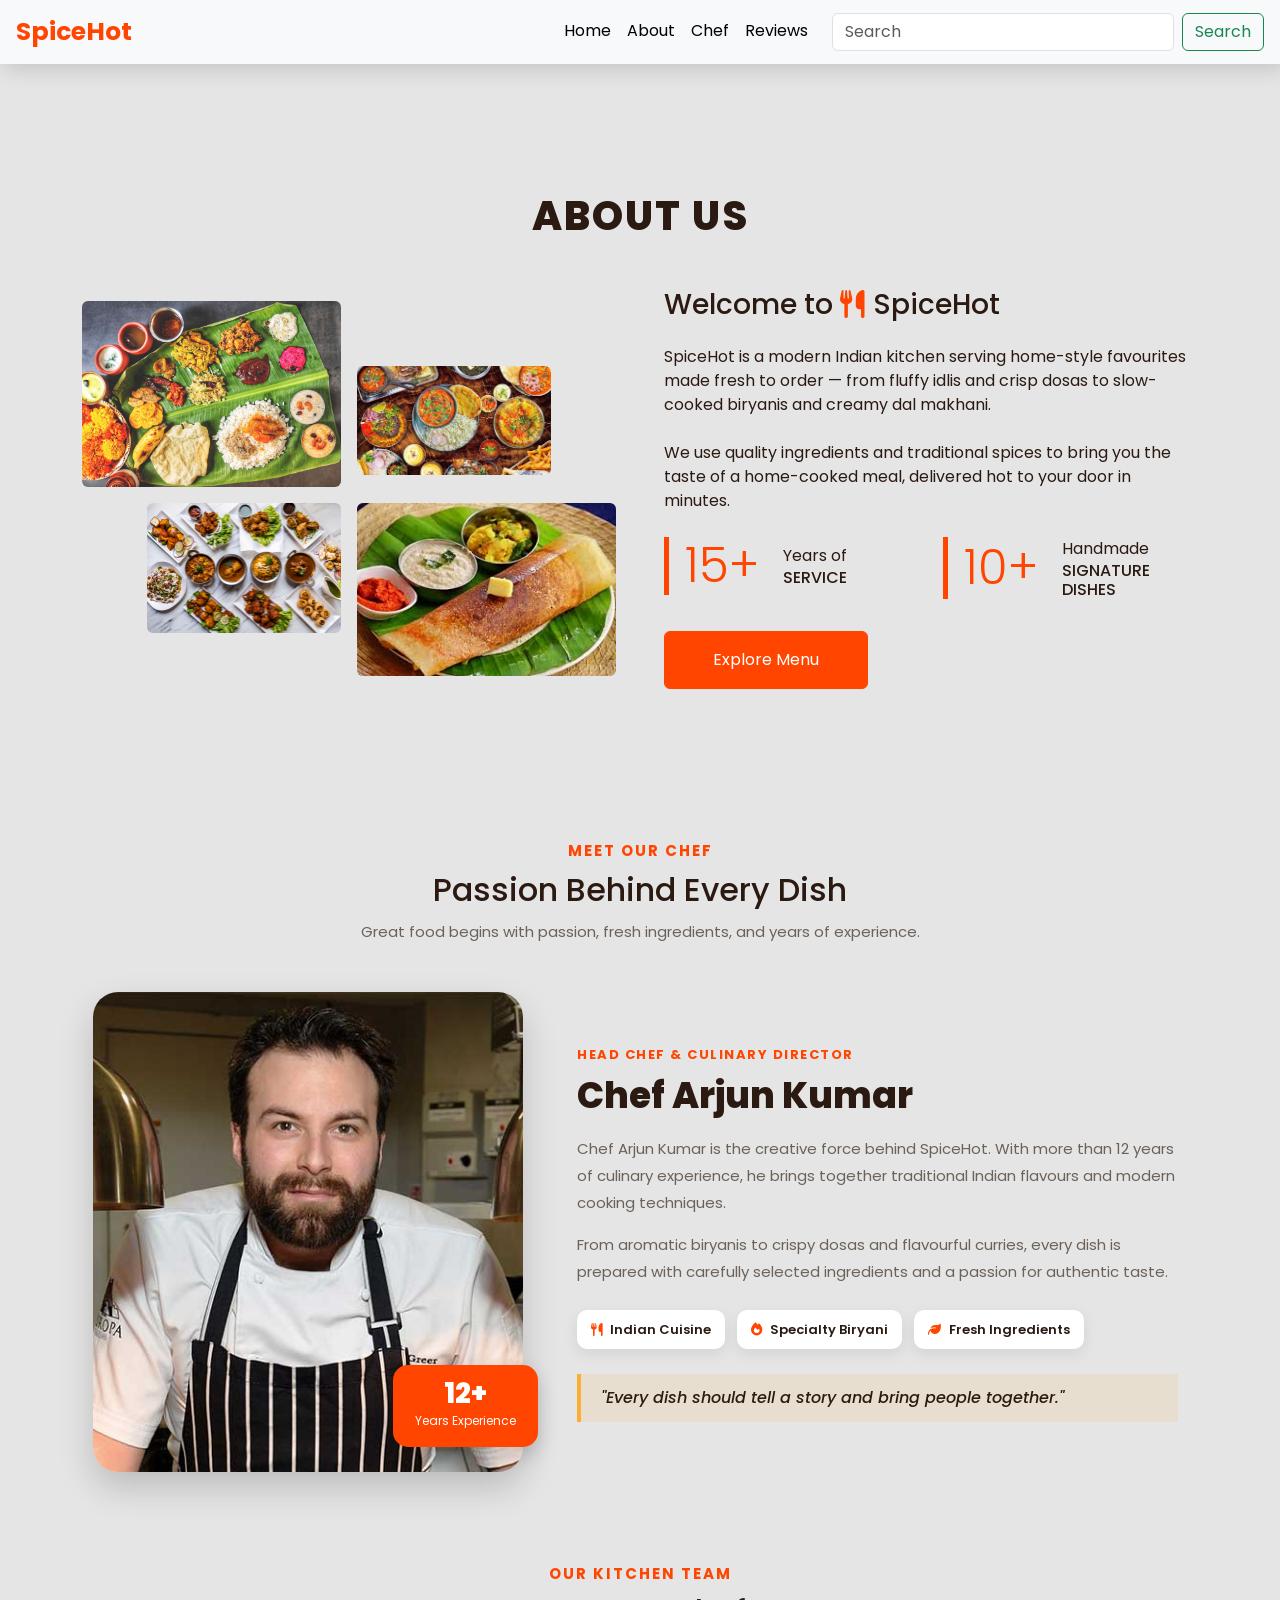
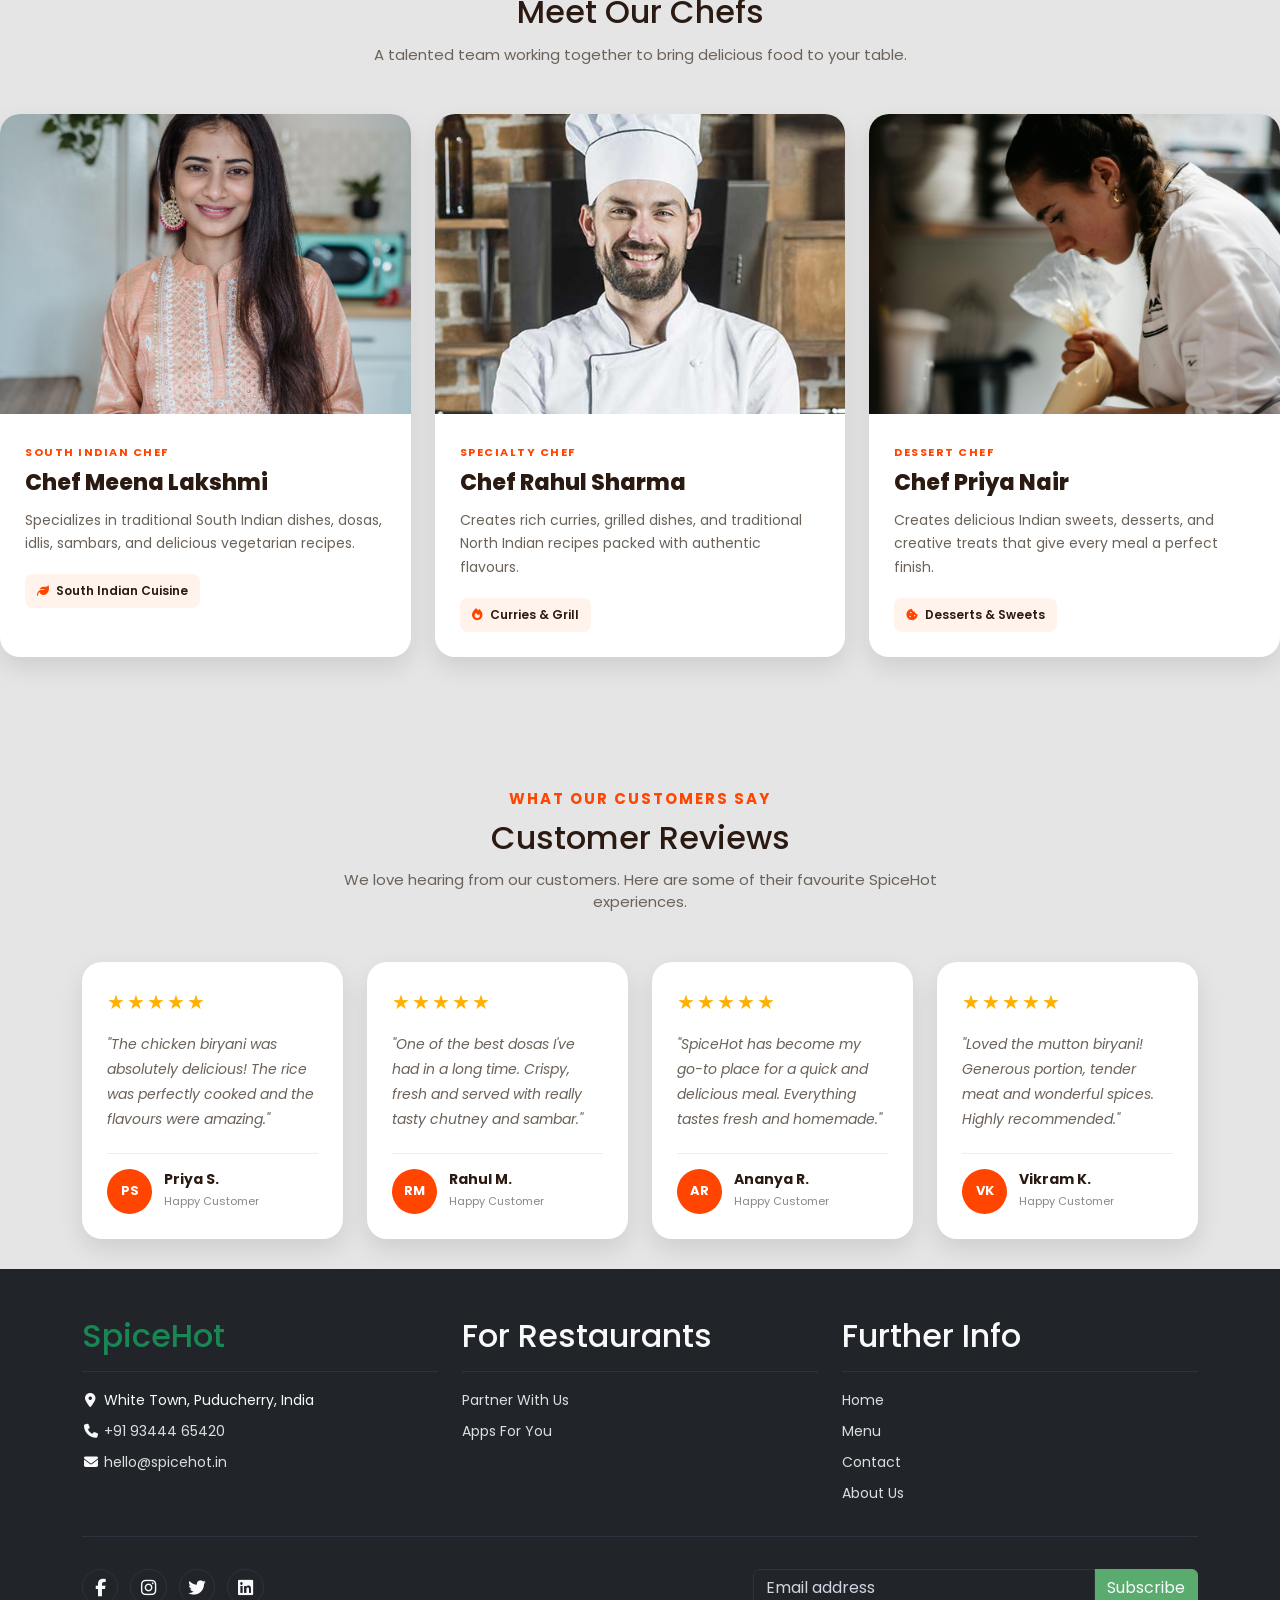
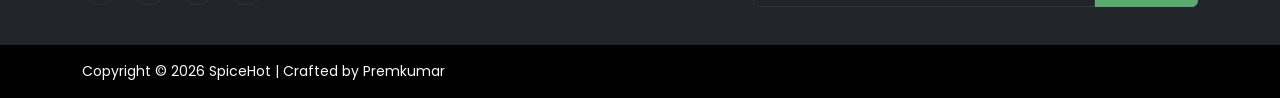
==== about.html @ 670a39aa "upgrade about" ====
<!DOCTYPE html>
<html lang="en">

<head>
    <meta charset="UTF-8">
    <meta name="viewport" content="width=device-width, initial-scale=1.0">
    <title>About - SpiceHot Authentic Indian Restaurant | Delicious Food Delivered Fast</title>
    <meta name="description"
        content="SpiceHot is a modern Indian restaurant serving freshly made biryanis, dosas, curries and more, delivered hot to your door in Puducherry.">
    <!-- Bootstrap & icon libraries load first so our own style.css can safely override them without !important -->
    <link href="https://cdn.jsdelivr.net/npm/bootstrap@5.3.8/dist/css/bootstrap.min.css" rel="stylesheet"
        integrity="sha384-sRIl4kxILFvY47J16cr9ZwB07vP4J8+LH7qKQnuqkuIAvNWLzeN8tE5YBujZqJLB" crossorigin="anonymous">
    <link rel="stylesheet" href="https://cdnjs.cloudflare.com/ajax/libs/font-awesome/6.5.2/css/all.min.css">
    <link rel="stylesheet" href="style.css">

</head>

<body>
    <!--navbar-->
    <nav class="navbar navbar-expand-lg bg-body-tertiary fixed-top px-3" id="navbar">
        <div class="container-fluid px-0 ">
            <a class="navbar-brand fw-bold" href="index.html">SpiceHot</a>

            <button class="navbar-toggler" type="button" data-bs-toggle="collapse"
                data-bs-target="#navbarSupportedContent" aria-expanded="false" aria-label="Toggle navigation">
                <span class="navbar-toggler-icon"></span>
            </button>

            <div class="collapse navbar-collapse " id="navbarSupportedContent">
                <ul class="navbar-nav ms-auto mb-2 mb-lg-0 ">
                    <li class="nav-item"><a class="nav-link" href="index.html">Home</a></li>
                    <li class="nav-item"><a class="nav-link" href="#about">About </a></li>
                    <li class="nav-item"><a class="nav-link" href="#Chef">Chef</a></li>
                    <li class="nav-item"><a class="nav-link" href="#Reviews">Reviews</a></li>
                </ul>
                <!-- Search -->
                <form class="d-flex flex-column flex-lg-row ms-lg-3 mt-3 mt-lg-0" id="menuSearchForm" role="search">
                    <input class="form-control mb-2 mb-lg-0 me-lg-2" type="search" id="menuSearch" placeholder="Search"
                        aria-label="Search menu">
                    <button class="btn btn-outline-success">Search</button>
                </form>
                <!-- Cart -->
                <!-- <button type="button" id="cartToggle" class="btn btn-outline-dark mt-3 mt-lg-0 ms-lg-3"
                    data-bs-toggle="offcanvas" data-bs-target="#cartOffcanvas" aria-controls="cartOffcanvas">
                    🛒 Cart (<span id="cart-count">0</span>)
                </button> -->
            </div>
        </div>
    </nav>
    <!--About Start-->
    <section id="about">
        <div class="container">
            <h2 class="text-center my-5">ABOUT US</h2>
            <div class="row g-5 align-items-center">
                <div class="col-lg-6">
                    <div class="row g-3">
                        <div class="col-6 text-start">
                            <img class="img-fluid rounded w-100 wow zoomIn" data-wow-delay="0.1s"
                                src="images/background/bg-SpicyHot-1.1.jpg" alt="Freshly cooked SpiceHot curry close-up"
                                loading="lazy">
                        </div>
                        <div class="col-6 text-start">
                            <img class="img-fluid rounded w-75 wow zoomIn" data-wow-delay="0.3s"
                                src="images/background/bg-Header-1.png" style="margin-top: 25%;"
                                alt="SpiceHot restaurant interior" loading="lazy">
                        </div>
                        <div class="col-6 text-end">
                            <img class="img-fluid rounded w-75 wow zoomIn" data-wow-delay="0.5s"
                                src="images/background/banner-SpicyHot-1.jpg" alt="SpiceHot signature biryani platter"
                                loading="lazy">
                        </div>
                        <div class="col-6 text-end">
                            <img class="img-fluid rounded w-100 wow zoomIn" data-wow-delay="0.7s"
                                src="images/menu/Masala Dosa.jpg"
                                alt="Crispy masala dosa served with chutney and sambar" loading="lazy">
                        </div>
                    </div>
                </div>
                <div class="col-lg-6">
                    <h3 class="mb-4">Welcome to <i class="fa fa-utensils text-primary me-2"></i>SpiceHot</h3>
                    <p class="mb-4">SpiceHot is a modern Indian kitchen serving home-style favourites made fresh to
                        order &mdash; from fluffy idlis and crisp dosas to slow-cooked biryanis and creamy dal makhani.
                    </p>
                    <p class="mb-4">We use quality ingredients and traditional spices to bring you the taste of a
                        home-cooked meal, delivered hot to your door in minutes.</p>
                    <div class="row g-4 mb-4">
                        <div class="col-sm-6">
                            <div class="d-flex align-items-center border-start border-5 border-primary px-3">
                                <span class="flex-shrink-0 display-5 text-primary mb-0"
                                    data-toggle="counter-up">15+</span>
                                <div class="ps-4">
                                    <p class="mb-0">Years of</p>
                                    <h6 class="text-uppercase mb-0">Service</h6>
                                </div>
                            </div>
                        </div>
                        <div class="col-sm-6">
                            <div class="d-flex align-items-center border-start border-5 border-primary px-3">
                                <span class="flex-shrink-0 display-5 text-primary mb-0"
                                    data-toggle="counter-up">10+</span>
                                <div class="ps-4">
                                    <p class="mb-0">Handmade</p>
                                    <h6 class="text-uppercase mb-0">Signature Dishes</h6>
                                </div>
                            </div>
                        </div>
                    </div>
                    <a class="btn btn-primary py-3 px-5 mt-2" href="#menu">Explore Menu</a>
                </div>
            </div>
        </div>
    </section>
    <!--About End -->
    <!-- Chef Details -->
    <div class="container chef-section" id="Chef">
        <div class="section-heading text-center">
            <span>Meet Our Chef</span>
            <h2>Passion Behind Every Dish</h2>
            <p>
                Great food begins with passion, fresh ingredients, and years of experience.
            </p>
        </div>

        <div class="row align-items-center mt-5">
            <div class="col-lg-5 mb-4 mb-lg-0">
                <div class="chef-image">
                    <!-- Replace this with your own chef image -->
                    <img src="images/chef-1.jpg" alt="Chef Arjun Kumar preparing food">
                    <div class="chef-badge">
                        <strong>12+</strong>
                        <span>Years Experience</span>
                    </div>
                </div>
            </div>

            <div class="col-lg-7">
                <div class="chef-content">
                    <span class="chef-role">HEAD CHEF & CULINARY DIRECTOR</span>
                    <h3>Chef Arjun Kumar</h3>

                    <p>
                        Chef Arjun Kumar is the creative force behind SpiceHot. With more
                        than 12 years of culinary experience, he brings together traditional
                        Indian flavours and modern cooking techniques.
                    </p>

                    <p>
                        From aromatic biryanis to crispy dosas and flavourful curries,
                        every dish is prepared with carefully selected ingredients and
                        a passion for authentic taste.
                    </p>

                    <div class="chef-specialities">
                        <div>
                            <i class="fas fa-utensils"></i>
                            <span>Indian Cuisine</span>
                        </div>

                        <div>
                            <i class="fas fa-fire"></i>
                            <span>Specialty Biryani</span>
                        </div>

                        <div>
                            <i class="fas fa-leaf"></i>
                            <span>Fresh Ingredients</span>
                        </div>
                    </div>

                    <blockquote>
                        "Every dish should tell a story and bring people together."
                    </blockquote>
                </div>
            </div>
        </div>
    </div>
    <!-- END HEAD CHEF SECTION -->

    <!-- OTHER CHEFS -->
    <div class="other-chefs">
        <div class="section-heading text-center"> <span>Our Kitchen Team</span>
            <h2>Meet Our Chefs</h2>
            <p> A talented team working together to bring delicious food to your table. </p>
        </div>
        <div class="row g-4 mt-4"> <!-- Chef 2 -->
            <div class="col-md-6 col-lg-4">
                <div class="team-chef-card">
                    <div class="team-chef-image"> <img src="images/Chef-2.jpg" alt="Chef Meena Lakshmi"> </div>
                    <div class="team-chef-content"> <span>SOUTH INDIAN CHEF</span>
                        <h3>Chef Meena Lakshmi</h3>
                        <p> Specializes in traditional South Indian dishes, dosas, idlis, sambars, and delicious
                            vegetarian recipes. </p>
                        <div class="team-chef-speciality"> <i class="fas fa-leaf"></i> South Indian Cuisine </div>
                    </div>
                </div>
            </div> <!-- Chef 3 -->
            <div class="col-md-6 col-lg-4">
                <div class="team-chef-card">
                    <div class="team-chef-image"> <img src="images/Chef-3.jpg" alt="Chef Rahul Sharma"> </div>
                    <div class="team-chef-content"> <span>SPECIALTY CHEF</span>
                        <h3>Chef Rahul Sharma</h3>
                        <p> Creates rich curries, grilled dishes, and traditional North Indian recipes packed with
                            authentic flavours. </p>
                        <div class="team-chef-speciality"> <i class="fas fa-fire"></i> Curries & Grill </div>
                    </div>
                </div>
            </div> <!-- Chef 4 -->
            <div class="col-md-6 col-lg-4">
                <div class="team-chef-card">
                    <div class="team-chef-image"> <img src="images/Chef-4.jpg" alt="Chef Priya Nair"> </div>
                    <div class="team-chef-content"> <span>DESSERT CHEF</span>
                        <h3>Chef Priya Nair</h3>
                        <p> Creates delicious Indian sweets, desserts, and creative treats that give every meal a
                            perfect finish. </p>
                        <div class="team-chef-speciality"> <i class="fas fa-cookie-bite"></i> Desserts & Sweets </div>
                    </div>
                </div>
            </div>
        </div>
    </div>
    </div> 
    
    <!-- END CHEF SECTION -->
    <!-- Customer Reviews -->
    <div class="container reviews-section" id="Reviews">
        <div class="section-heading text-center">
            <span>What Our Customers Say</span>
            <h2>Customer Reviews</h2>
            <p>
                We love hearing from our customers. Here are some of their favourite
                SpiceHot experiences.
            </p>
        </div>

        <div class="row g-4 mt-4">

            <!-- Review 1 -->
            <div class="col-md-6 col-lg-3">
                <div class="review-card">
                    <div class="review-stars">
                        ★★★★★
                    </div>

                    <p>
                        "The chicken biryani was absolutely delicious! The rice was
                        perfectly cooked and the flavours were amazing."
                    </p>

                    <div class="reviewer">
                        <div class="review-avatar">PS</div>
                        <div>
                            <h5>Priya S.</h5>
                            <small>Happy Customer</small>
                        </div>
                    </div>
                </div>
            </div>

            <!-- Review 2 -->
            <div class="col-md-6 col-lg-3">
                <div class="review-card">
                    <div class="review-stars">
                        ★★★★★
                    </div>

                    <p>
                        "One of the best dosas I've had in a long time. Crispy, fresh
                        and served with really tasty chutney and sambar."
                    </p>

                    <div class="reviewer">
                        <div class="review-avatar">RM</div>
                        <div>
                            <h5>Rahul M.</h5>
                            <small>Happy Customer</small>
                        </div>
                    </div>
                </div>
            </div>

            <!-- Review 3 -->
            <div class="col-md-6 col-lg-3">
                <div class="review-card">
                    <div class="review-stars">
                        ★★★★★
                    </div>

                    <p>
                        "SpiceHot has become my go-to place for a quick and delicious
                        meal. Everything tastes fresh and homemade."
                    </p>

                    <div class="reviewer">
                        <div class="review-avatar">AR</div>
                        <div>
                            <h5>Ananya R.</h5>
                            <small>Happy Customer</small>
                        </div>
                    </div>
                </div>
            </div>

            <!-- Review 4 -->
            <div class="col-md-6 col-lg-3">
                <div class="review-card">
                    <div class="review-stars">
                        ★★★★★
                    </div>

                    <p>
                        "Loved the mutton biryani! Generous portion, tender meat and
                        wonderful spices. Highly recommended."
                    </p>

                    <div class="reviewer">
                        <div class="review-avatar">VK</div>
                        <div>
                            <h5>Vikram K.</h5>
                            <small>Happy Customer</small>
                        </div>
                    </div>
                </div>
            </div>

        </div>
    </div>

    <!--Footer start -->
    <footer class="bg-dark" id="tempaltemo_footer">
        <div class="container">
            <div class="row m-l30">
                <div class="col-md-4 pt-5">
                    <h2 class="h2 text-success border-bottom pb-3 border-light logo">SpiceHot</h2>
                    <ul class="list-unstyled text-light footer-link-list">
                        <li><i class="fas fa-map-marker-alt fa-fw" aria-hidden="true"></i> White Town, Puducherry, India
                        </li>
                        <li><i class="fa fa-phone fa-fw" aria-hidden="true"></i> <a class="text-decoration-none"
                                href="tel:+919344465420">+91 93444 65420</a></li>
                        <li><i class="fa fa-envelope fa-fw" aria-hidden="true"></i> <a class="text-decoration-none"
                                href="mailto:hello@spicehot.in">hello@spicehot.in</a></li>
                    </ul>
                </div>
                <div class="col-md-4 pt-5">
                    <h2 class="h2 text-light border-bottom pb-3 border-light">For Restaurants</h2>
                    <ul class="list-unstyled text-light footer-link-list">
                        <li><a class="text-decoration-none" href="#">Partner With Us</a></li>
                        <li><a class="text-decoration-none" href="#">Apps For You</a></li>
                    </ul>
                </div>
                <div class="col-md-4 pt-5">
                    <h2 class="h2 text-light border-bottom pb-3 border-light">Further Info</h2>
                    <ul class="list-unstyled text-light footer-link-list">
                        <li><a class="text-decoration-none" href="#home">Home</a></li>
                        <li><a class="text-decoration-none" href="#menu">Menu</a></li>
                        <li><a class="text-decoration-none" href="#contact">Contact</a></li>
                        <li><a class="text-decoration-none" href="#about">About Us</a></li>
                    </ul>
                </div>
            </div>

            <div class="row text-light mb-4">
                <div class="col-12 mb-3">
                    <div class="w-100 my-3 border-top border-light"></div>
                </div>
                <div class="col-auto me-auto">
                    <ul class="list-inline text-left footer-icons">
                        <li class="list-inline-item border border-light rounded-circle text-center">
                            <a class="text-light text-decoration-none" target="_blank" href="http://facebook.com/"><i
                                    class="fab fa-facebook-f fa-lg fa-fw"></i></a>
                        </li>
                        <li class="list-inline-item border border-light rounded-circle text-center">
                            <a class="text-light text-decoration-none" target="_blank"
                                href="https://www.instagram.com/"><i class="fab fa-instagram fa-lg fa-fw"></i></a>
                        </li>
                        <li class="list-inline-item border border-light rounded-circle text-center">
                            <a class="text-light text-decoration-none" target="_blank" href="https://twitter.com/"><i
                                    class="fab fa-twitter fa-lg fa-fw"></i></a>
                        </li>
                        <li class="list-inline-item border border-light rounded-circle text-center">
                            <a class="text-light text-decoration-none" target="_blank"
                                href="https://www.linkedin.com/"><i class="fab fa-linkedin fa-lg fa-fw"></i></a>
                        </li>
                    </ul>
                </div>
                <div class="col-auto">
                    <label class="visually-hidden" for="subscribeEmail">Email address</label>
                    <div class="input-group mb-2">
                        <input type="email" class="form-control bg-dark border-light text-light" id="subscribeEmail"
                            placeholder="Email address">
                        <button class="input-group-text btn-success text-light" id="subscribeBtn">Subscribe</button>
                    </div>
                </div>
            </div>
        </div>

        <div class="w-100 bg-black py-3">
            <div class="container">
                <p class="text-left text-light mb-0">
                    Copyright &copy; 2026 SpiceHot | Crafted by Premkumar
                </p>
            </div>
        </div>
    </footer>

    <!-- End Footer -->
</body>

</html>
---- style.css ----
@import url("https://fonts.googleapis.com/css2?family=Poppins:wght@400;500;600;700;800&display=swap");
*{
    margin: 0;
    padding: 0;
    font-family: "Poppins", sans-serif;
    box-sizing: border-box;
}

:root {
    /* SpiceHot brand palette */
    --brand-primary: #ff4500;
    --brand-primary-dark: #d93c00;
    --brand-secondary: #2b1a12;
    --brand-surface: #ffffff;
    --brand-bg: #f6f1ec;
    --brand-text: #2b1a12;
    --brand-text-muted: #6b6259;
    --brand-accent: #fbaf32;

    /* Re-theme Bootstrap's primary to match the brand instead of default blue */
    --bs-primary: var(--brand-primary);
    --bs-primary-rgb: 255, 69, 0;
}

html {
    scroll-padding-top: 80px; /* keeps anchored sections clear of the fixed navbar */
}
body {
    overflow-x: hidden;
    color: var(--brand-text);
    background-color: #e5e5e5;
}

/* Skip link: hidden until focused, helps keyboard/screen-reader users bypass the nav */
.skip-link {
    position: absolute;
    top: -60px;
    left: 1rem;
    z-index: 2000;
    background: var(--brand-primary);
    color: #fff;
    padding: 0.6rem 1.2rem;
    border-radius: 0 0 6px 6px;
    text-decoration: none;
}
.skip-link:focus {
    top: 0;
}

/* Re-theme Bootstrap utility classes to the brand color so CTAs stay visually consistent */
.btn-primary {
    background-color: var(--brand-primary);
    border-color: var(--brand-primary);
}
.btn-primary:hover,
.btn-primary:focus {
    background-color: var(--brand-primary-dark);
    border-color: var(--brand-primary-dark);
}
.text-primary {
    color: var(--brand-primary) !important;
}
.border-primary {
    border-color: var(--brand-primary) !important;
}

@media (prefers-reduced-motion: reduce) {
    *,
    *::before,
    *::after {
        animation-duration: 0.001ms !important;
        animation-iteration-count: 1 !important;
        transition-duration: 0.001ms !important;
        scroll-behavior: auto !important;
    }
}
/* nav */

#navbar {
  position: sticky;
  top: 0;
  left: 0;
  z-index: 1030;
  padding: 0.5rem 1.5rem;
  box-shadow: 5px 5px 20px rgba(0, 0, 0, 0.15);
}
@media (min-width: 992px) {
  #navbar {
    padding: 0.5rem 5rem;
  }
}
.navbar .navbar-brand {
  font-size: 25px;
  font-weight: 800;
  color: orangered;
}
#navbarSupportedContent a {
  color: #000;
}
#navbarSupportedContent a:hover,
#navbarSupportedContent a.active {
  color: orangered;
}
#navbarSupportedContent ul li{
  position: relative;
}
#navbarSupportedContent ul li::after{
    content: '';
    width: 0%;
    height: 2px;
    background: orangered;
    display: block;
    margin: auto;
    transition: 0.3s;
}
#navbarSupportedContent ul li:hover::after,
#navbarSupportedContent ul li.active::after{
    width: 100%;
}
#searchbar {
  height: 2.3rem;
}
#cartToggle {
  white-space: nowrap;
}
/* ------Slider------ */
#home{
  padding-top: 0;
}
.carousel-item{
    height: 100vh;
    min-height: 320px;
    max-height: 720px;
    overflow: hidden;
    position: relative;
  }
  .carousel-item img{
    width: 100%;
    height: 100%;
    object-fit: cover;
}
.carousel-item::before{
    content: "";
    display: block;
    position: absolute;
    inset: 0;
    background: #000;
    opacity: 0.5;
}
.carousel-caption{
    bottom: 180px;
    padding-left: 150px;
    padding-right: 150px;
    top: 180px;
}
@media (max-width: 768px) {
  .carousel-caption {
    top: auto;
    bottom: 60px;
    padding-left: 20px;
    padding-right: 20px;
  }
  .carousel-caption h2 {
    font-size: 28px;
  }
  .carousel-item {
    max-height: 500px;
  }
}
.carousel-caption h2{
    font-size: 50px;
    font-weight: 700;
}
.carousel-caption p{
    font-size: 18px;
    max-width: 640px;
    margin-left: auto;
    margin-right: auto;
}
.carousel-caption a{
    margin-top: 30px;
}
.hero-btn{
    display: inline-block;
    text-decoration: none;
    color: #fff;
    border: 1px solid #fff;
    padding: 12px 34px;
    font-size: 15px;
    background: #ff4500;
    position: relative;
    cursor: pointer;
    bottom: 2rem;
}
.hero-btn:hover{
    border: 1px solid #fff;
    background:transparent;
    transition: 0.3s;
}
/* about*/

#about{
  background-color: #e5e5e5;
  padding:80px 0 ;
  scroll-margin-top: 80px;
}
/* Products */
#menu {
  background-color: #e5e5e5;
  padding:80px 0 ;
  scroll-margin-top: 80px;
  
}
#menu h2,
#about h2 {
  font-size: 40px;
  font-weight: 800;
  letter-spacing: 2px;
}
#menu img {
   width: 100%;
  height: 200px;
  object-fit: cover;
}

#menu p{
  font-size: 14px;
  font-weight:300;
  letter-spacing: 0.3px;
  color: var(--brand-text-muted);
  flex-grow: 1;
}
#menu .card-title {
  font-size: 1.15rem;
}
.card {
  border-radius: 20px !important;
  box-shadow:0 10px 25px rgba(0, 0, 0, 0.12);
  overflow: hidden;
  transition: transform 0.3s ease, box-shadow 0.3s ease;
}
.card:hover {
 transform: translateY(-6px);
  box-shadow: 0 18px 30px rgba(0, 0, 0, 0.2);
}
@media (prefers-reduced-motion: reduce) {
  .card:hover {
    transform: none;
  }
}
#noResults.show {
  display: block !important;
}
/* Cart offcanvas */
#cartItems li {
  display: flex;
  justify-content: space-between;
  align-items: center;
  gap: 0.5rem;
  padding: 0.6rem 0;
  border-bottom: 1px solid #eee;
}
#cartItems .cart-item-name {
  font-weight: 600;
  font-size: 14px;
}
#cartItems .cart-item-controls button {
  width: 26px;
  height: 26px;
  line-height: 1;
  padding: 0;
}
/*******************************/
/********* Contact CSS *********/
/*******************************/

#contact {
    position: relative;
    width: 100%;
    padding: 45px 0 15px 0;
    background: #e5e5e5;
}

#contact .contact-information {
    min-height: 150px;
    margin: 0 0 30px 0;
    padding: 30px 15px 0 15px;
    
}

#contact .contact-info {
    position: relative;
    display: flex;
    align-items: center;
    margin-bottom: 30px;
}

#contact .contact-icon {
    position: relative;
    width: 50px;
    height: 50px;
    display: flex;
    align-items: center;
    justify-content: center;
    background: #fbaf32;
    border-radius: 50px;
}

#contact .contact-icon i {
    font-size: 18px;
    color: #ffffff;
}

#contact .contact-text {
    position: relative;
    width: calc(100% - 50px);
    display: flex;
    flex-direction: column;
    padding-left: 15px;
}

#contact .contact-text h3 {
    font-size: 18px;
    font-weight: 700;
    color: orangered;
}

#contact .contact-text p {
    margin: 0;
    font-size: 16px;
    color: #454545;
}

#contact .contact-social a {
    margin-right: 10px;
    font-size: 18px;
    color: #fbaf32;
}

#contact .contact-social a:hover {
    color: black;
}

#contact .contact-form iframe {
    width: 100%;
    height: 380px;
    border-radius: 15px;
    margin-bottom: 25px;
}

#contact .contact-form input {
    padding: 15px;
    background: none;
    border-radius: 5px;
    border: 1px solid rgba(0, 0, 0, .1);
    background-color: whitesmoke;
}

#contact .contact-form textarea {
    height: 150px;
    padding: 8px 15px;
    background: none;
    border-radius: 5px;
    border: 1px solid rgba(0, 0, 0, .1);
    background-color: whitesmoke;
}

#contact .help-block ul {
    margin: 0;
    padding: 0;
    list-style-type: none;
}
/* Footer */
#tempaltemo_footer {
  font-size: 14px;
}
#tempaltemo_footer a {
  color: #dcdde1;
}
#tempaltemo_footer a:hover {
  color: #68bb7d;
}
#tempaltemo_footer ul.footer-link-list li {
  padding-top: 10px;
}
#tempaltemo_footer ul.footer-icons li {
  width: 2.6em;
  height: 2.6em;
  line-height: 2.6em;
}
#tempaltemo_footer ul.footer-icons li:hover {
  background-color: #cfd6e1;
  transition: 0.5s;
}
#tempaltemo_footer ul.footer-icons li:hover i {
  color: #212934;
  transition: 0.5s;
}
#tempaltemo_footer .border-light {
  border-color: #2d343f !important;
}
.bg-success,
.btn-success {
  background-color: #59ab6e !important;
}
.btn-success {
  border-color: #56ae6c !important;
}
#subscribeEmail {
  color: white;
}
#subscribeEmail::placeholder {
  color: #cfd6e1;
}

/* =========================================
   CHEF SECTION
========================================= */

.chef-section {
    padding-top: 70px;
}

.section-heading span {
    display: inline-block;
    color: var(--brand-primary);
    font-size: 15px;
    font-weight: 700;
    text-transform: uppercase;
    letter-spacing: 2px;
    margin-bottom: 8px;
}

.section-heading h2 {
    color: var(--brand-secondary);
    margin-bottom: 12px;
}

.section-heading p {
    max-width: 650px;
    margin: 0 auto;
    color: var(--brand-text-muted);
    font-size: 15px;
}


/* Chef Image */

.chef-image {
    position: relative;
    max-width: 430px;
    margin: auto;
}

.chef-image img {
    width: 100%;
    height: 480px;
    object-fit: cover;
    border-radius: 25px;
    display: block;
    box-shadow: 0 15px 35px rgba(0, 0, 0, 0.18);
}

.chef-badge {
    position: absolute;
    bottom: 25px;
    right: -15px;
    background: var(--brand-primary);
    color: #fff;
    padding: 15px 22px;
    border-radius: 15px;
    text-align: center;
    box-shadow: 0 8px 20px rgba(0, 0, 0, 0.2);
}

.chef-badge strong {
    display: block;
    font-size: 28px;
    font-weight: 800;
    line-height: 1;
}

.chef-badge span {
    font-size: 12px;
}


/* Chef Content */

.chef-content {
    padding: 20px;
}

.chef-role {
    color: var(--brand-primary);
    font-size: 13px;
    font-weight: 700;
    letter-spacing: 1.5px;
}

.chef-content h3 {
    font-size: 36px;
    font-weight: 800;
    color: var(--brand-secondary);
    margin: 8px 0 18px;
}

.chef-content p {
    color: var(--brand-text-muted);
    font-size: 15px;
    line-height: 1.8;
    margin-bottom: 15px;
}

/* Chef Specialities */

.chef-specialities {
    display: flex;
    flex-wrap: wrap;
    gap: 12px;
    margin: 25px 0;
}

.chef-specialities div {
    display: flex;
    align-items: center;
    gap: 8px;
    background: #fff;
    padding: 10px 14px;
    border-radius: 10px;
    box-shadow: 0 5px 15px rgba(0, 0, 0, 0.08);
    font-size: 13px;
    font-weight: 600;
}

.chef-specialities i {
    color: var(--brand-primary);
}

.chef-content blockquote {
    border-left: 4px solid var(--brand-accent);
    padding: 12px 20px;
    margin: 20px 0 0;
    background: rgba(251, 175, 50, 0.12);
    color: var(--brand-secondary);
    font-style: italic;
    font-weight: 500;
}

/* =========================================
   OTHER CHEFS
========================================= */

.other-chefs {
    padding-top: 90px;
    padding-bottom: 40px;
}

.team-chef-card {
    height: 100%;
    background: #ffffff;
    border-radius: 20px;
    overflow: hidden;
    box-shadow: 0 10px 25px rgba(0, 0, 0, 0.10);
    transition: 0.3s ease;
}

.team-chef-card:hover {
    transform: translateY(-8px);
    box-shadow: 0 18px 35px rgba(0, 0, 0, 0.18);
}

.team-chef-image {
    width: 100%;
    overflow: hidden;
}

.team-chef-image img {
    width: 100%;
    height: 300px;
    object-fit: cover;
    display: block;
    transition: transform 0.4s ease;
}

.team-chef-card:hover .team-chef-image img {
    transform: scale(1.05);
}

.team-chef-content {
    padding: 25px;
}

.team-chef-content > span {
    color: var(--brand-primary);
    font-size: 11px;
    font-weight: 700;
    letter-spacing: 1.5px;
}

.team-chef-content h3 {
    color: var(--brand-secondary);
    font-size: 22px;
    font-weight: 800;
    margin: 7px 0 12px;
}

.team-chef-content p {
    color: var(--brand-text-muted);
    font-size: 14px;
    line-height: 1.7;
    margin-bottom: 18px;
}

.team-chef-speciality {
    display: inline-flex;
    align-items: center;
    gap: 7px;
    background: #fff3ec;
    color: var(--brand-secondary);
    padding: 8px 12px;
    border-radius: 8px;
    font-size: 12px;
    font-weight: 600;
}

.team-chef-speciality i {
    color: var(--brand-primary);
}


/* Mobile */

@media (max-width: 768px) {

    .other-chefs {
        padding-top: 60px;
    }

    .team-chef-image img {
        height: 350px;
    }

    .team-chef-content {
        padding: 20px;
    }
}

/* =========================================
   CUSTOMER REVIEWS
========================================= */

.reviews-section {
    padding-top: 90px;
    padding-bottom: 30px;
}

.review-card {
    height: 100%;
    background: #fff;
    border-radius: 20px;
    padding: 25px;
    box-shadow: 0 10px 25px rgba(0, 0, 0, 0.10);
    transition: transform 0.3s ease, box-shadow 0.3s ease;
    display: flex;
    flex-direction: column;
}

.review-card:hover {
    transform: translateY(-8px);
    box-shadow: 0 18px 35px rgba(0, 0, 0, 0.16);
}

.review-stars {
    color: #ffb000;
    font-size: 20px;
    letter-spacing: 2px;
    margin-bottom: 15px;
}

.review-card p {
    color: var(--brand-text-muted);
    font-size: 14px;
    line-height: 1.8;
    font-style: italic;
    flex-grow: 1;
    margin-bottom: 20px;
}

.reviewer {
    display: flex;
    align-items: center;
    gap: 12px;
    border-top: 1px solid #eee;
    padding-top: 15px;
}

.review-avatar {
    width: 45px;
    height: 45px;
    background: var(--brand-primary);
    color: #fff;
    border-radius: 50%;
    display: flex;
    align-items: center;
    justify-content: center;
    font-size: 13px;
    font-weight: 700;
}

.reviewer h5 {
    margin: 0;
    font-size: 14px;
    font-weight: 700;
    color: var(--brand-secondary);
}

.reviewer small {
    color: #888;
    font-size: 11px;
}


/* =========================================
   MOBILE RESPONSIVE
========================================= */

@media (max-width: 768px) {

    .chef-section {
        padding-top: 50px;
    }

    .chef-image img {
        height: 380px;
    }

    .chef-badge {
        right: 10px;
        bottom: 15px;
    }

    .chef-content {
        padding: 25px 5px 0;
    }

    .chef-content h3 {
        font-size: 28px;
    }

    .chef-specialities {
        flex-direction: column;
    }

    .chef-specialities div {
        width: 100%;
    }

    .reviews-section {
        padding-top: 60px;
    }

    .section-heading h2 {
        font-size: 30px !important;
    }
}
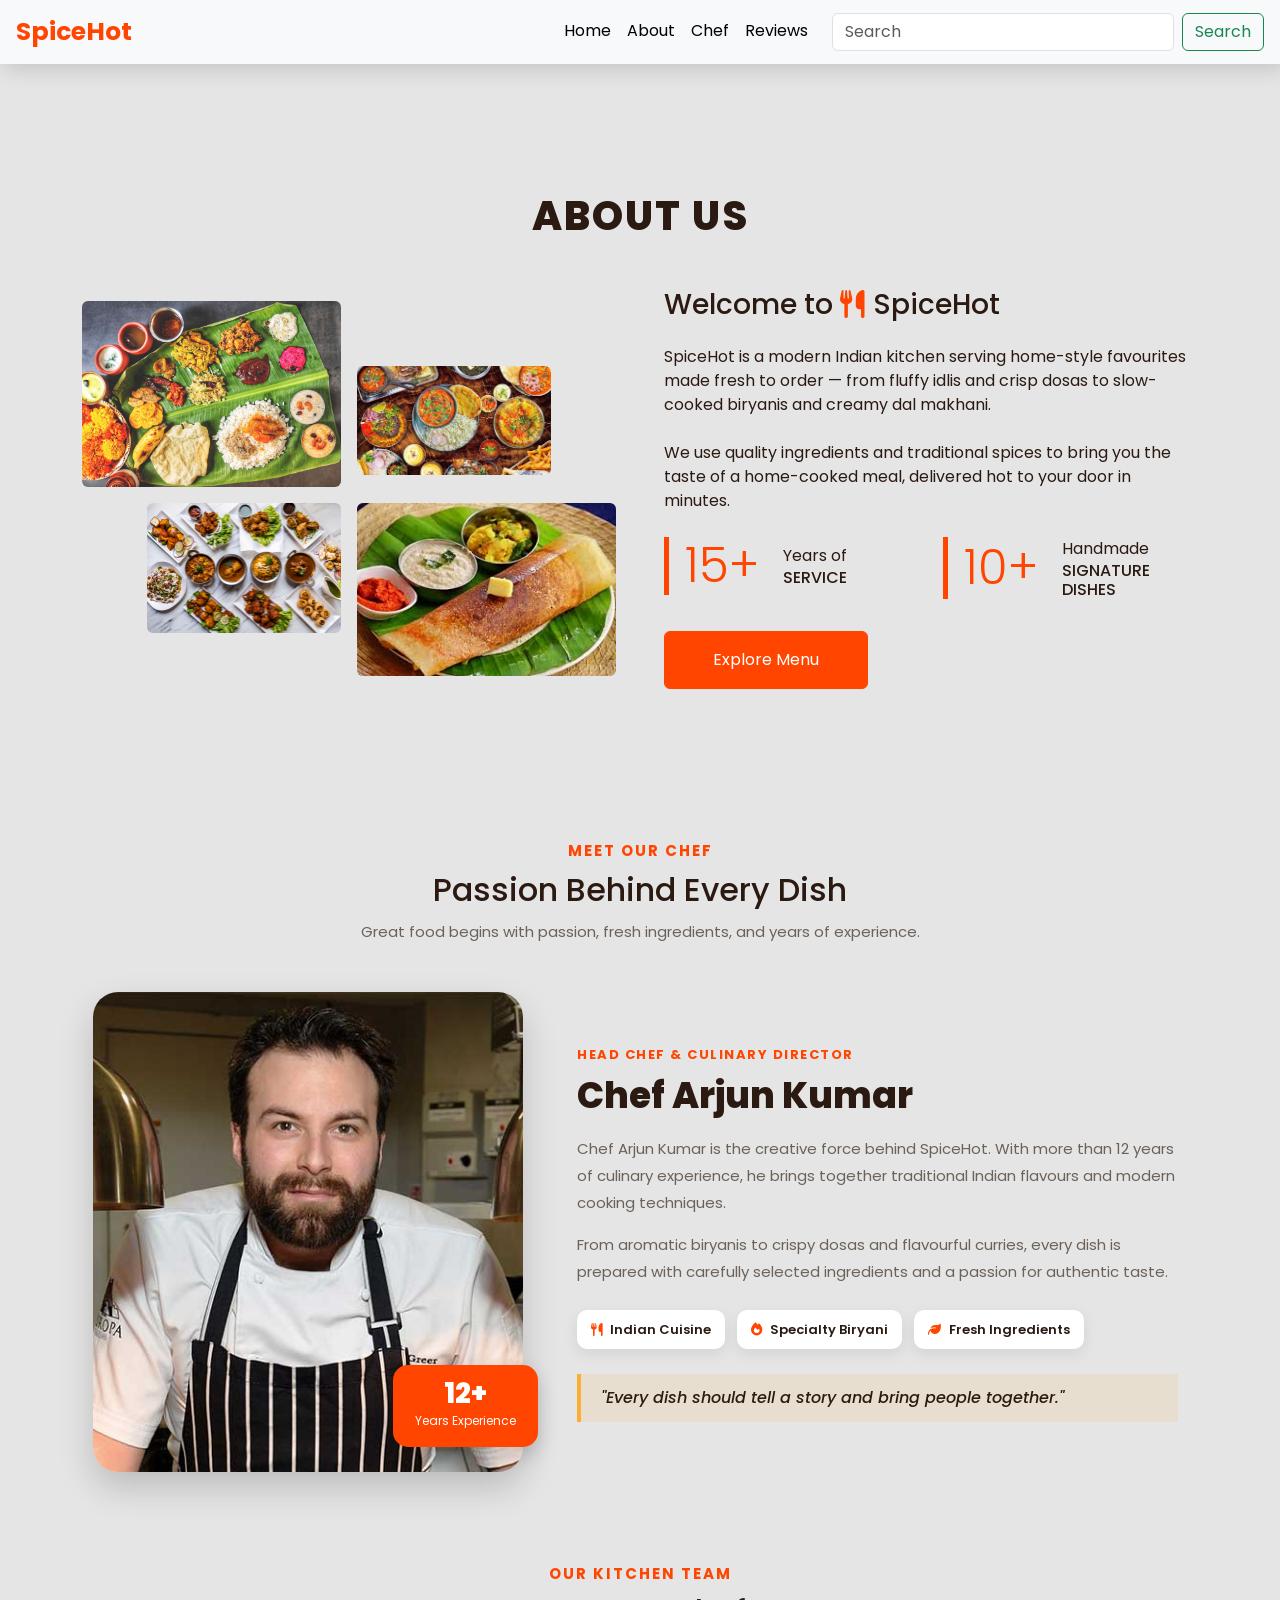
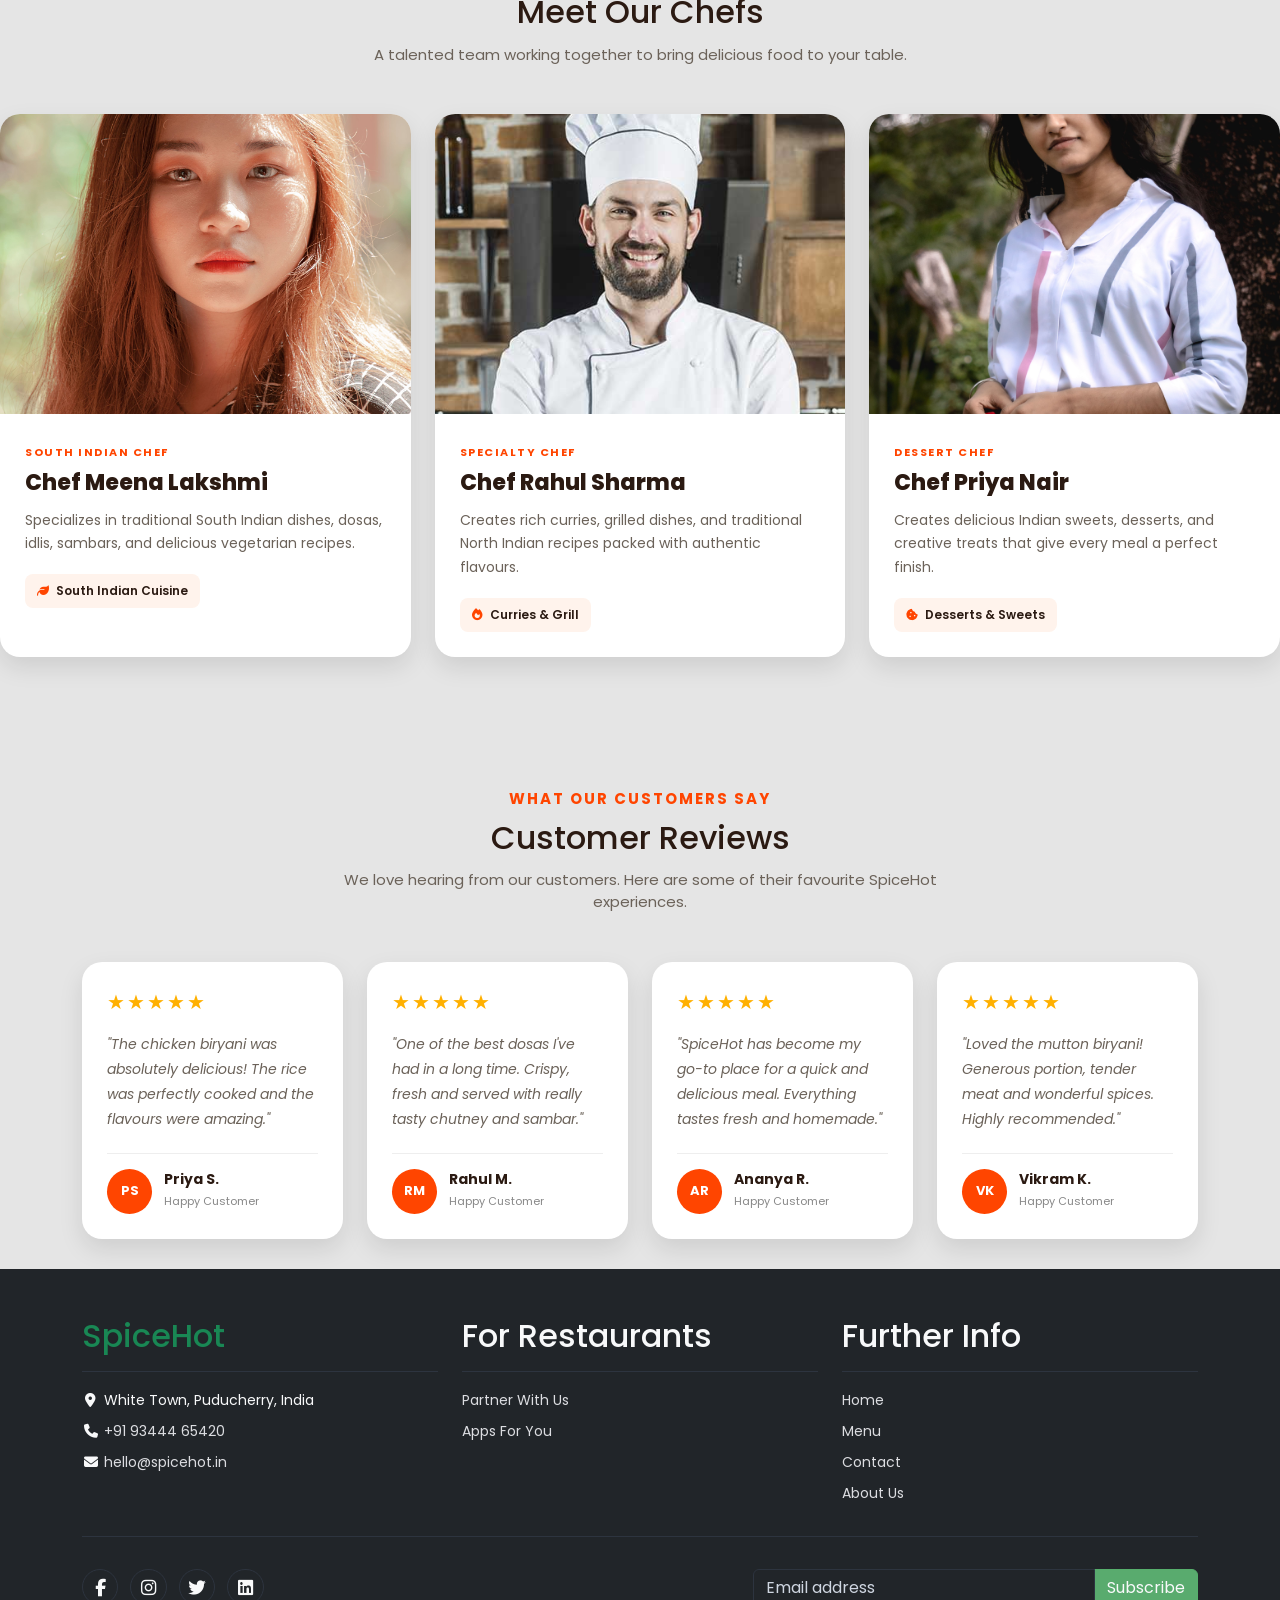
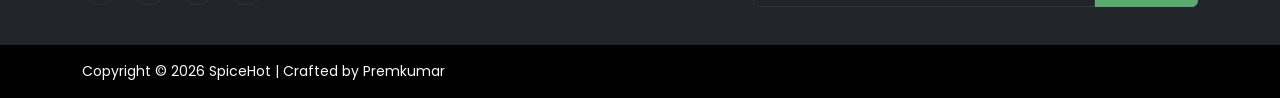
==== commit fe5a18c5: "cheff image change" ====
--- a/about.html
+++ b/about.html
@@ -185,7 +185,7 @@
         <div class="row g-4 mt-4"> <!-- Chef 2 -->
             <div class="col-md-6 col-lg-4">
                 <div class="team-chef-card">
-                    <div class="team-chef-image"> <img src="images/Chef-2.jpg" alt="Chef Meena Lakshmi"> </div>
+                    <div class="team-chef-image"> <img src="images/Chef-7.jpg" alt="Chef Meena Lakshmi"> </div>
                     <div class="team-chef-content"> <span>SOUTH INDIAN CHEF</span>
                         <h3>Chef Meena Lakshmi</h3>
                         <p> Specializes in traditional South Indian dishes, dosas, idlis, sambars, and delicious
@@ -207,7 +207,7 @@
             </div> <!-- Chef 4 -->
             <div class="col-md-6 col-lg-4">
                 <div class="team-chef-card">
-                    <div class="team-chef-image"> <img src="images/Chef-4.jpg" alt="Chef Priya Nair"> </div>
+                    <div class="team-chef-image"> <img src="images/Chef-8.jpg" alt="Chef Priya Nair"> </div>
                     <div class="team-chef-content"> <span>DESSERT CHEF</span>
                         <h3>Chef Priya Nair</h3>
                         <p> Creates delicious Indian sweets, desserts, and creative treats that give every meal a
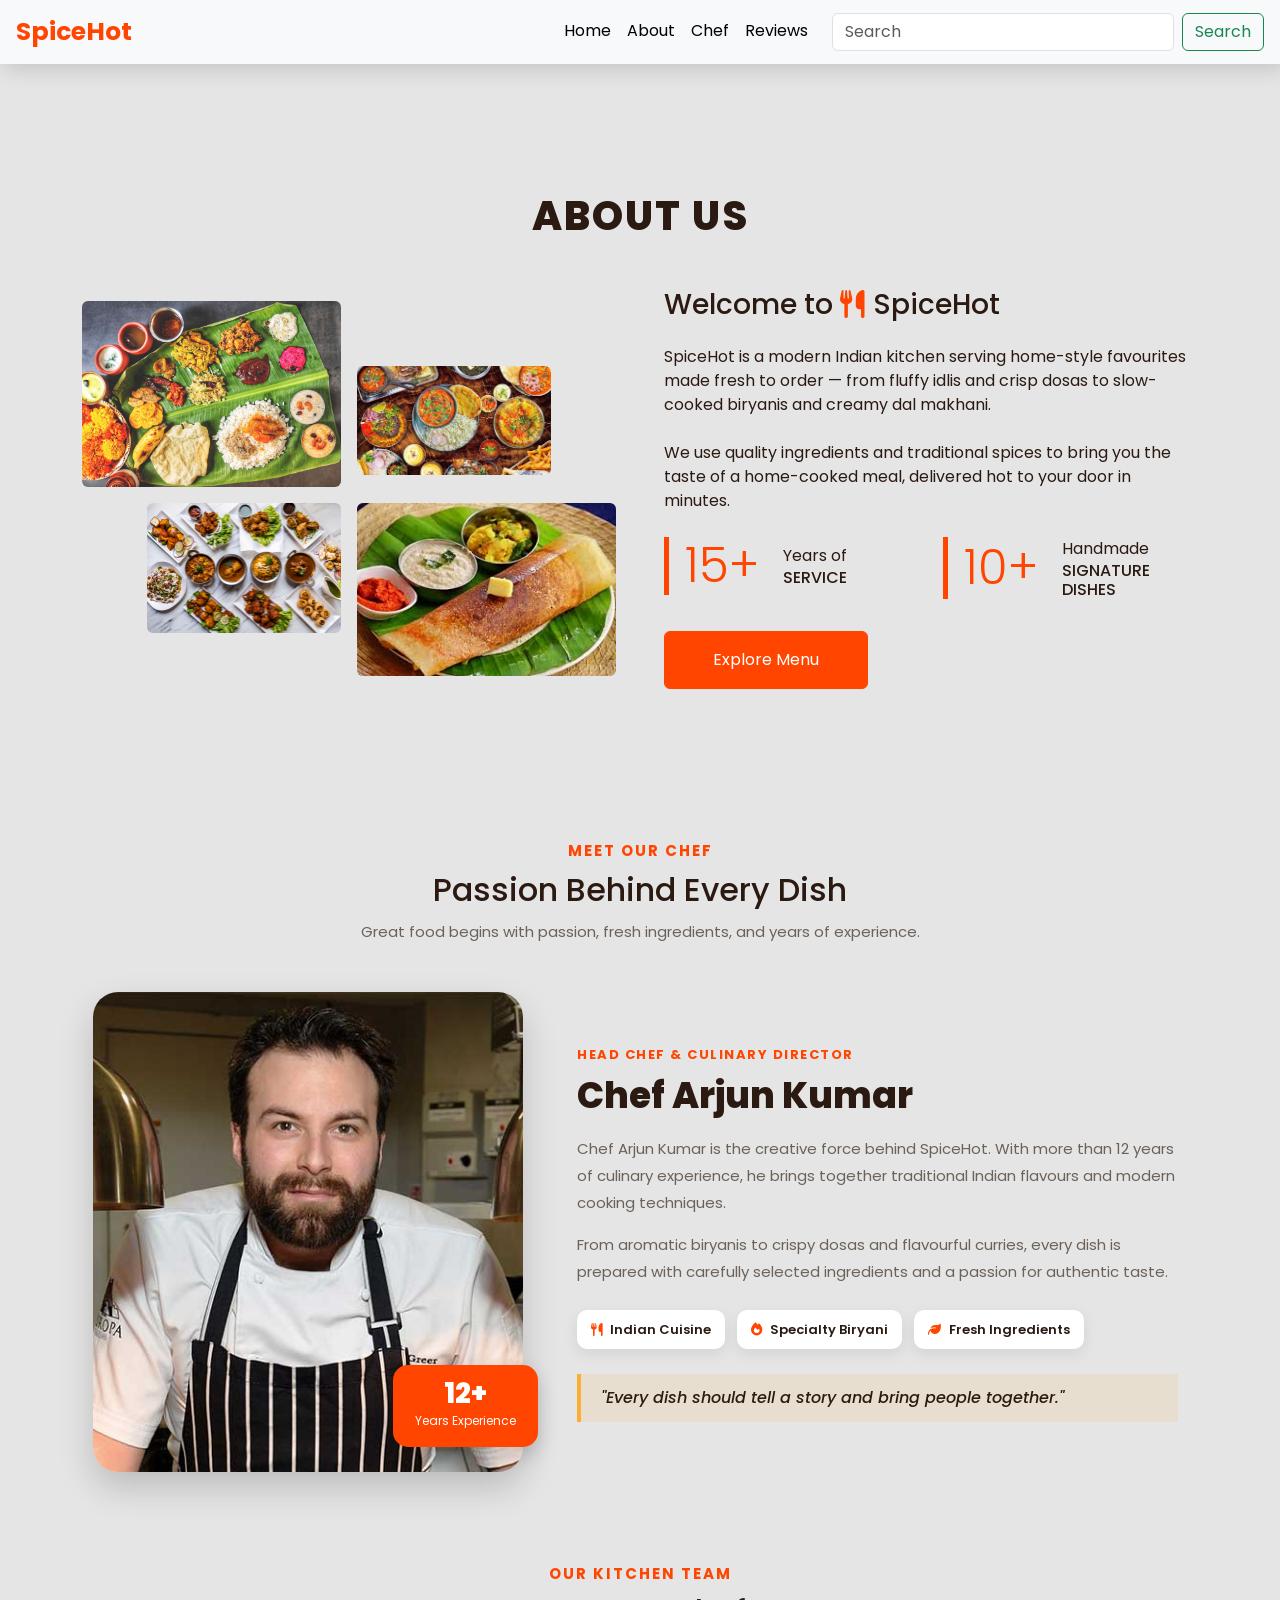
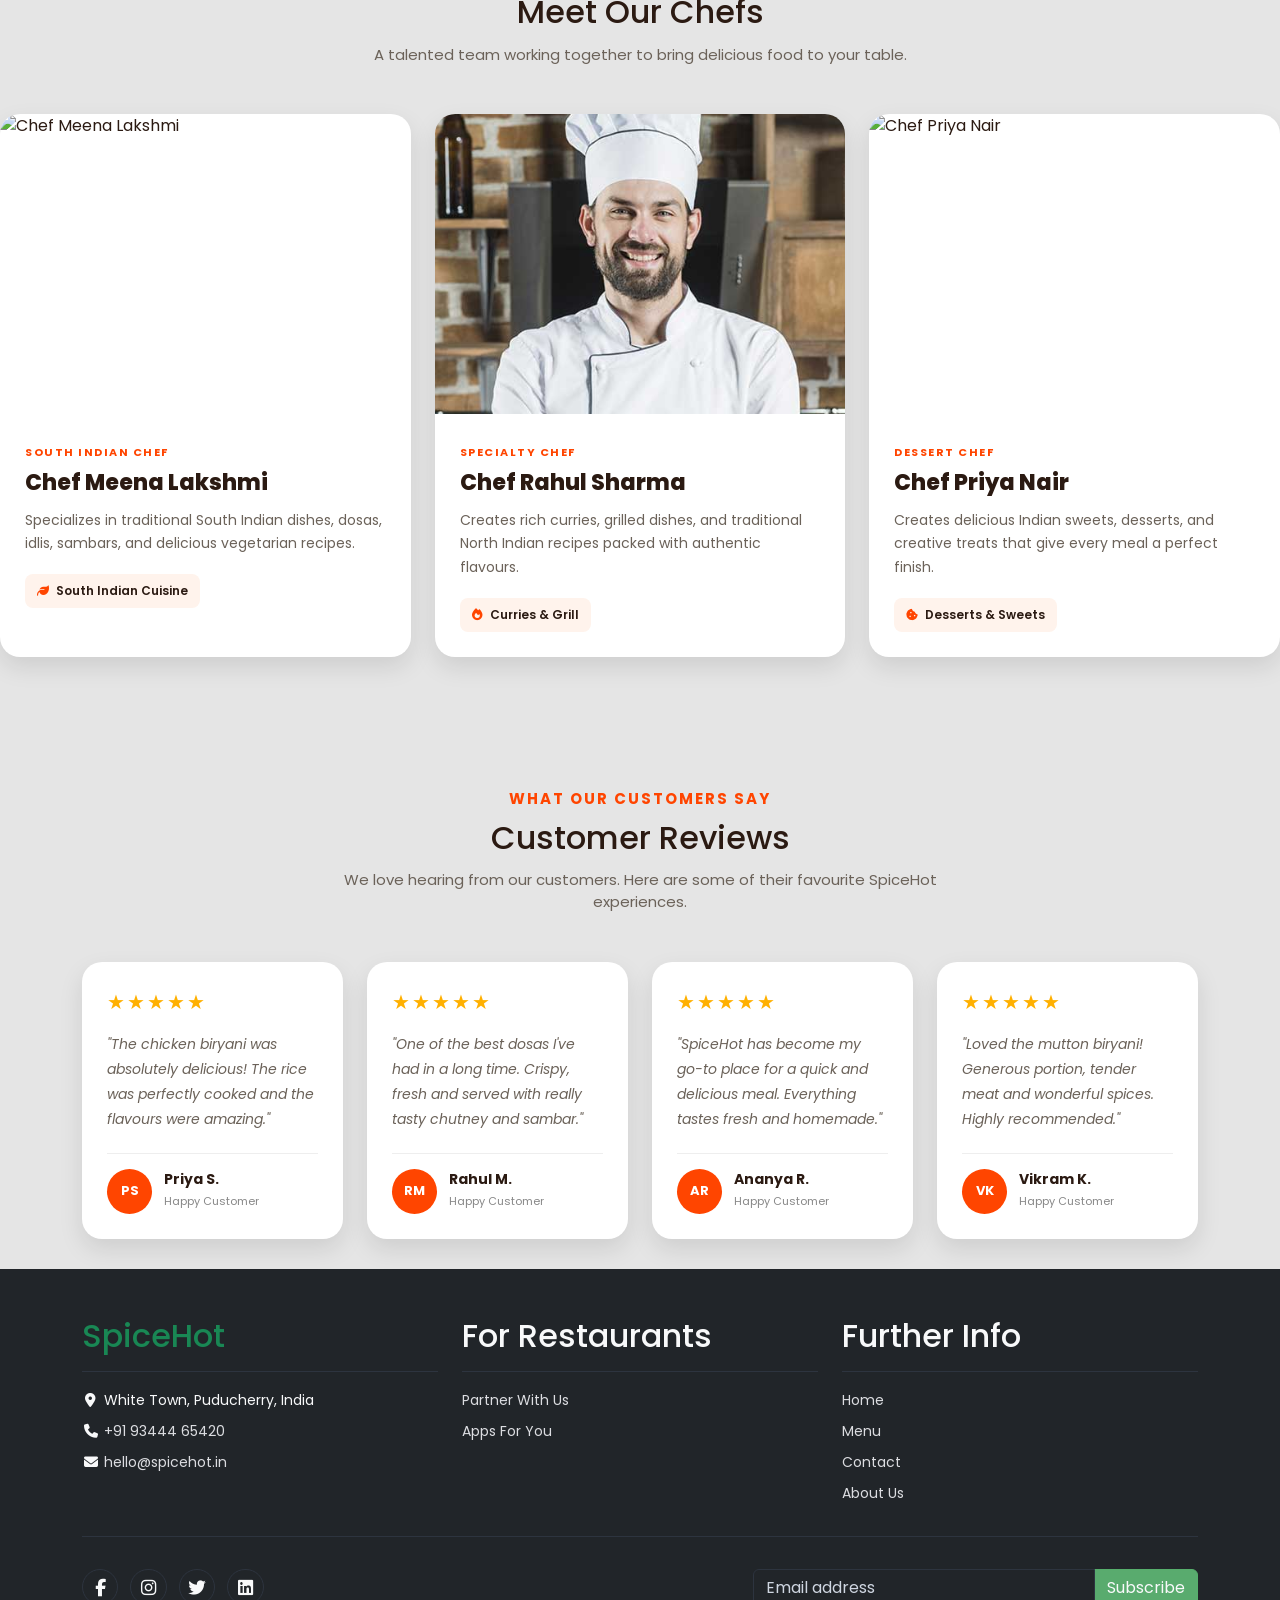
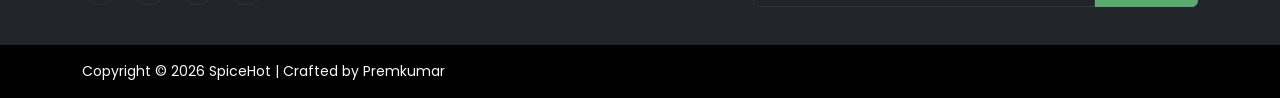
==== commit ba33c586: "remove chef image" ====
--- a/about.html
+++ b/about.html
@@ -182,10 +182,11 @@
             <h2>Meet Our Chefs</h2>
             <p> A talented team working together to bring delicious food to your table. </p>
         </div>
-        <div class="row g-4 mt-4"> <!-- Chef 2 -->
+        <div class="row g-4 mt-4"> 
+            <!-- Chef 2 -->
             <div class="col-md-6 col-lg-4">
                 <div class="team-chef-card">
-                    <div class="team-chef-image"> <img src="images/Chef-7.jpg" alt="Chef Meena Lakshmi"> </div>
+                    <div class="team-chef-image"> <img src="images/Chef-.jpg" alt="Chef Meena Lakshmi"> </div>
                     <div class="team-chef-content"> <span>SOUTH INDIAN CHEF</span>
                         <h3>Chef Meena Lakshmi</h3>
                         <p> Specializes in traditional South Indian dishes, dosas, idlis, sambars, and delicious
@@ -193,7 +194,8 @@
                         <div class="team-chef-speciality"> <i class="fas fa-leaf"></i> South Indian Cuisine </div>
                     </div>
                 </div>
-            </div> <!-- Chef 3 -->
+            </div> 
+            <!-- Chef 3 -->
             <div class="col-md-6 col-lg-4">
                 <div class="team-chef-card">
                     <div class="team-chef-image"> <img src="images/Chef-3.jpg" alt="Chef Rahul Sharma"> </div>
@@ -204,10 +206,11 @@
                         <div class="team-chef-speciality"> <i class="fas fa-fire"></i> Curries & Grill </div>
                     </div>
                 </div>
-            </div> <!-- Chef 4 -->
+            </div>
+             <!-- Chef 4 -->
             <div class="col-md-6 col-lg-4">
                 <div class="team-chef-card">
-                    <div class="team-chef-image"> <img src="images/Chef-8.jpg" alt="Chef Priya Nair"> </div>
+                    <div class="team-chef-image"> <img src="images/Chef-.jpg" alt="Chef Priya Nair"> </div>
                     <div class="team-chef-content"> <span>DESSERT CHEF</span>
                         <h3>Chef Priya Nair</h3>
                         <p> Creates delicious Indian sweets, desserts, and creative treats that give every meal a
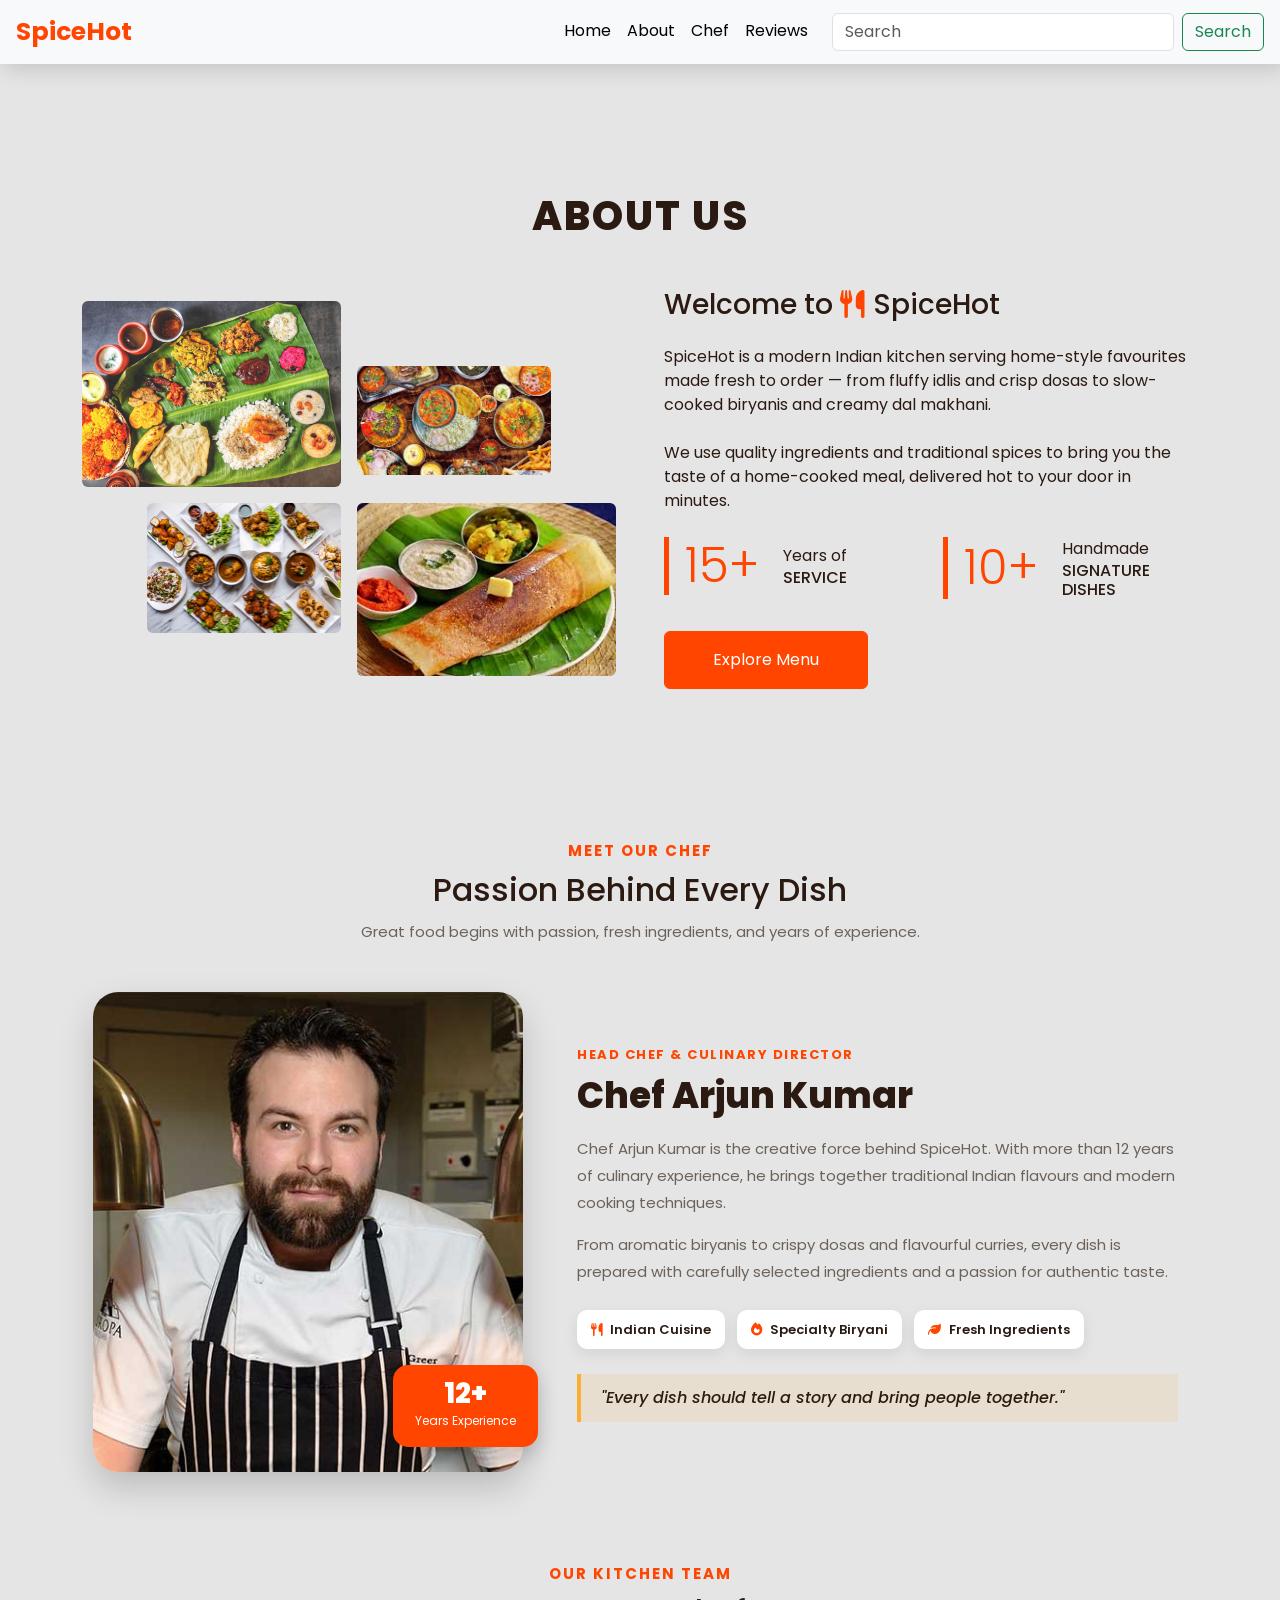
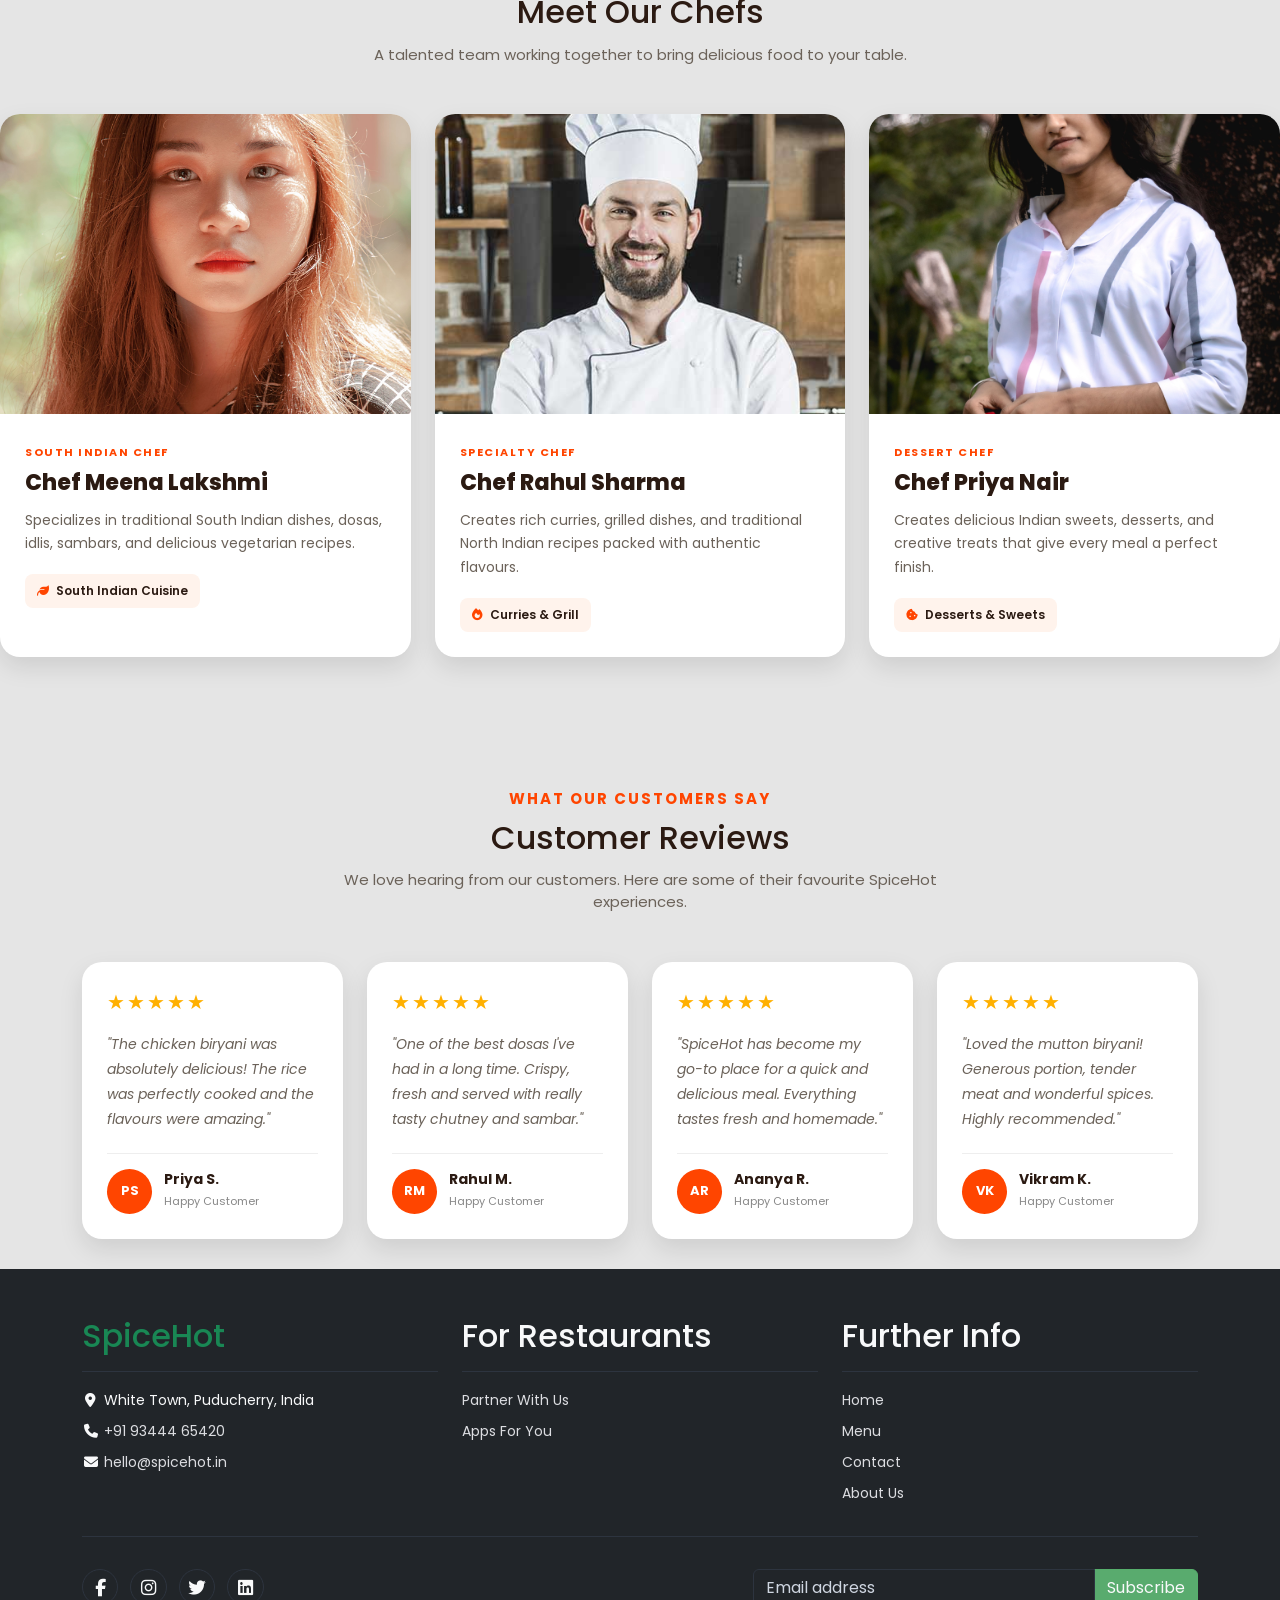
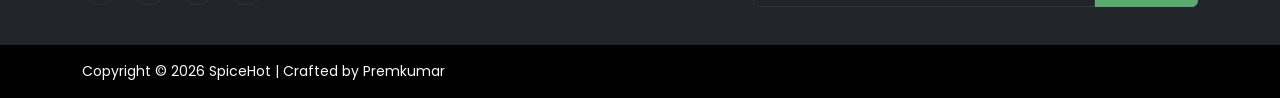
==== commit 9bd6a22e: "change chef image" ====
--- a/about.html
+++ b/about.html
@@ -186,7 +186,7 @@
             <!-- Chef 2 -->
             <div class="col-md-6 col-lg-4">
                 <div class="team-chef-card">
-                    <div class="team-chef-image"> <img src="images/Chef-.jpg" alt="Chef Meena Lakshmi"> </div>
+                    <div class="team-chef-image"> <img src="images/Chef-7.jpg" alt="Chef Meena Lakshmi"> </div>
                     <div class="team-chef-content"> <span>SOUTH INDIAN CHEF</span>
                         <h3>Chef Meena Lakshmi</h3>
                         <p> Specializes in traditional South Indian dishes, dosas, idlis, sambars, and delicious
@@ -210,7 +210,7 @@
              <!-- Chef 4 -->
             <div class="col-md-6 col-lg-4">
                 <div class="team-chef-card">
-                    <div class="team-chef-image"> <img src="images/Chef-.jpg" alt="Chef Priya Nair"> </div>
+                    <div class="team-chef-image"> <img src="images/Chef-8.jpg" alt="Chef Priya Nair"> </div>
                     <div class="team-chef-content"> <span>DESSERT CHEF</span>
                         <h3>Chef Priya Nair</h3>
                         <p> Creates delicious Indian sweets, desserts, and creative treats that give every meal a
@@ -406,6 +406,8 @@
     </footer>
 
     <!-- End Footer -->
+     <script src="https://cdn.jsdelivr.net/npm/bootstrap@5.3.8/dist/js/bootstrap.bundle.min.js"></script>
+<script src="script.js"></script>
 </body>
 
 </html>
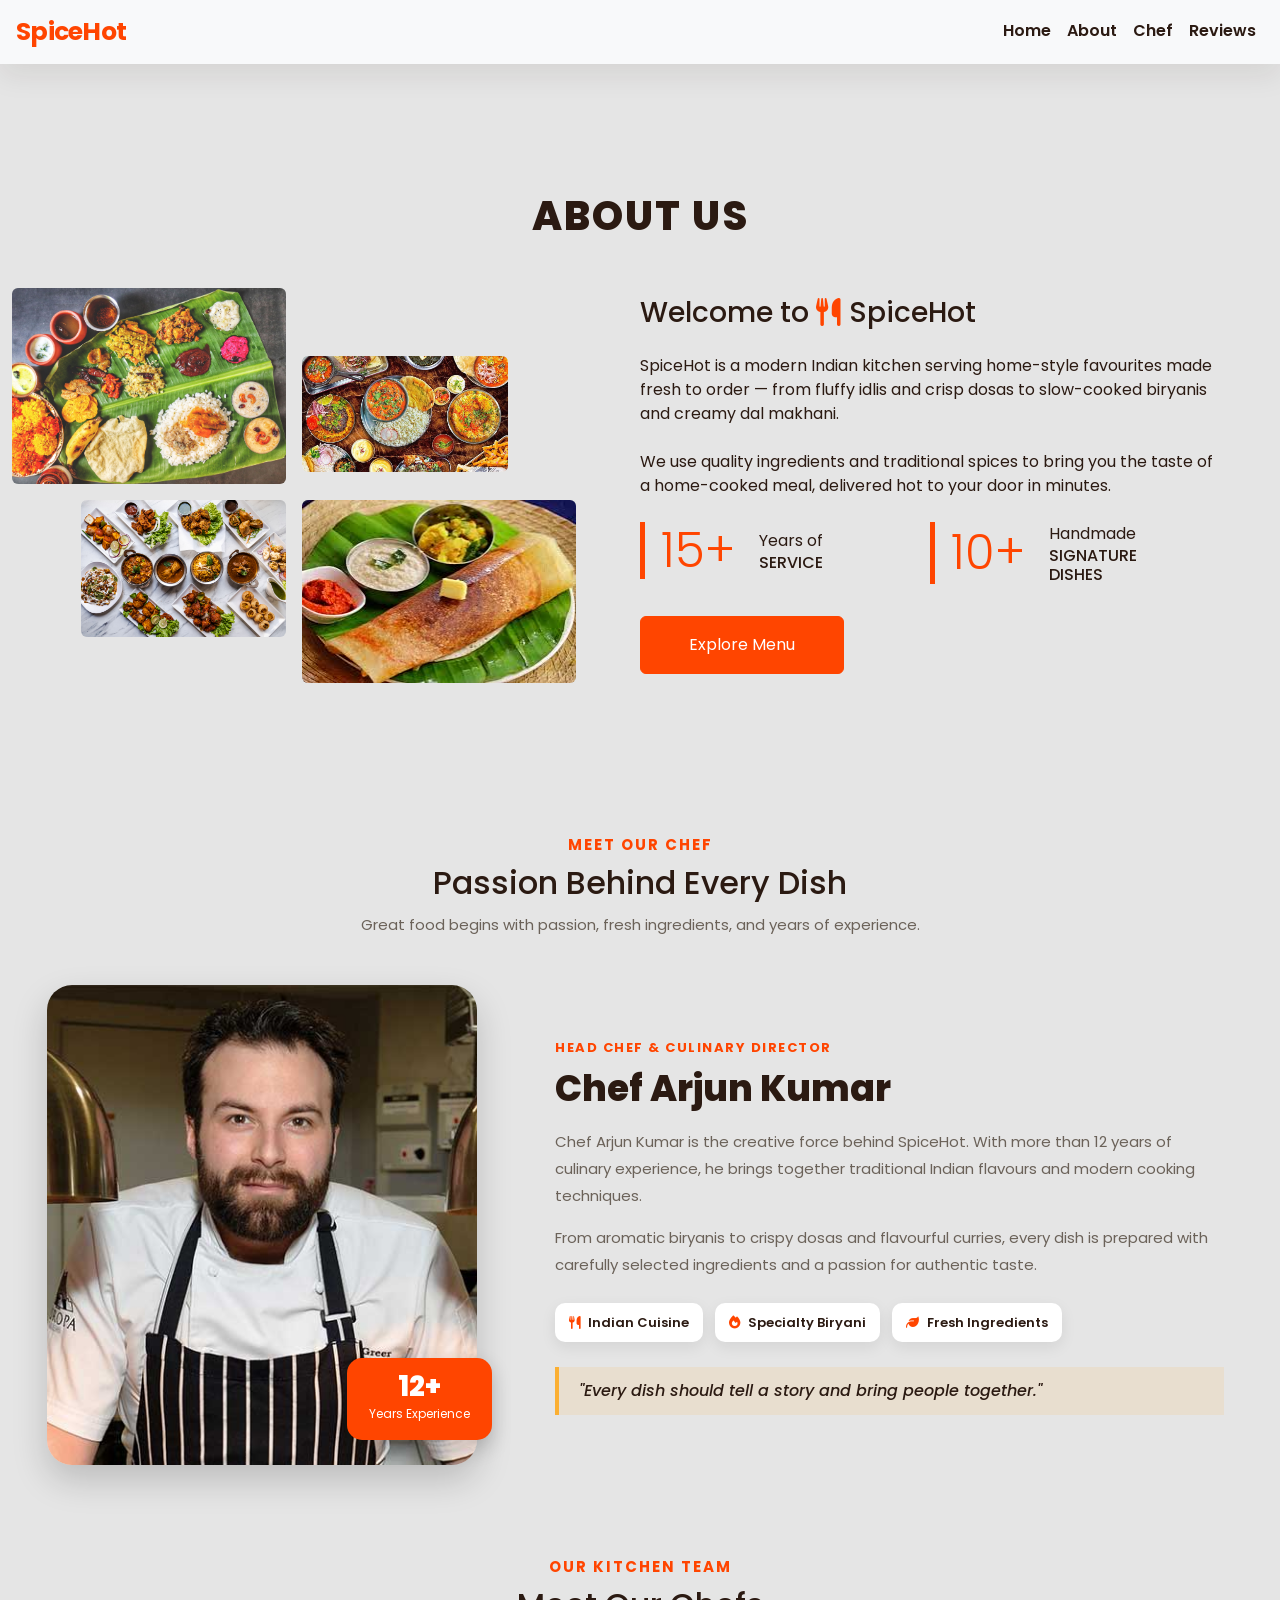
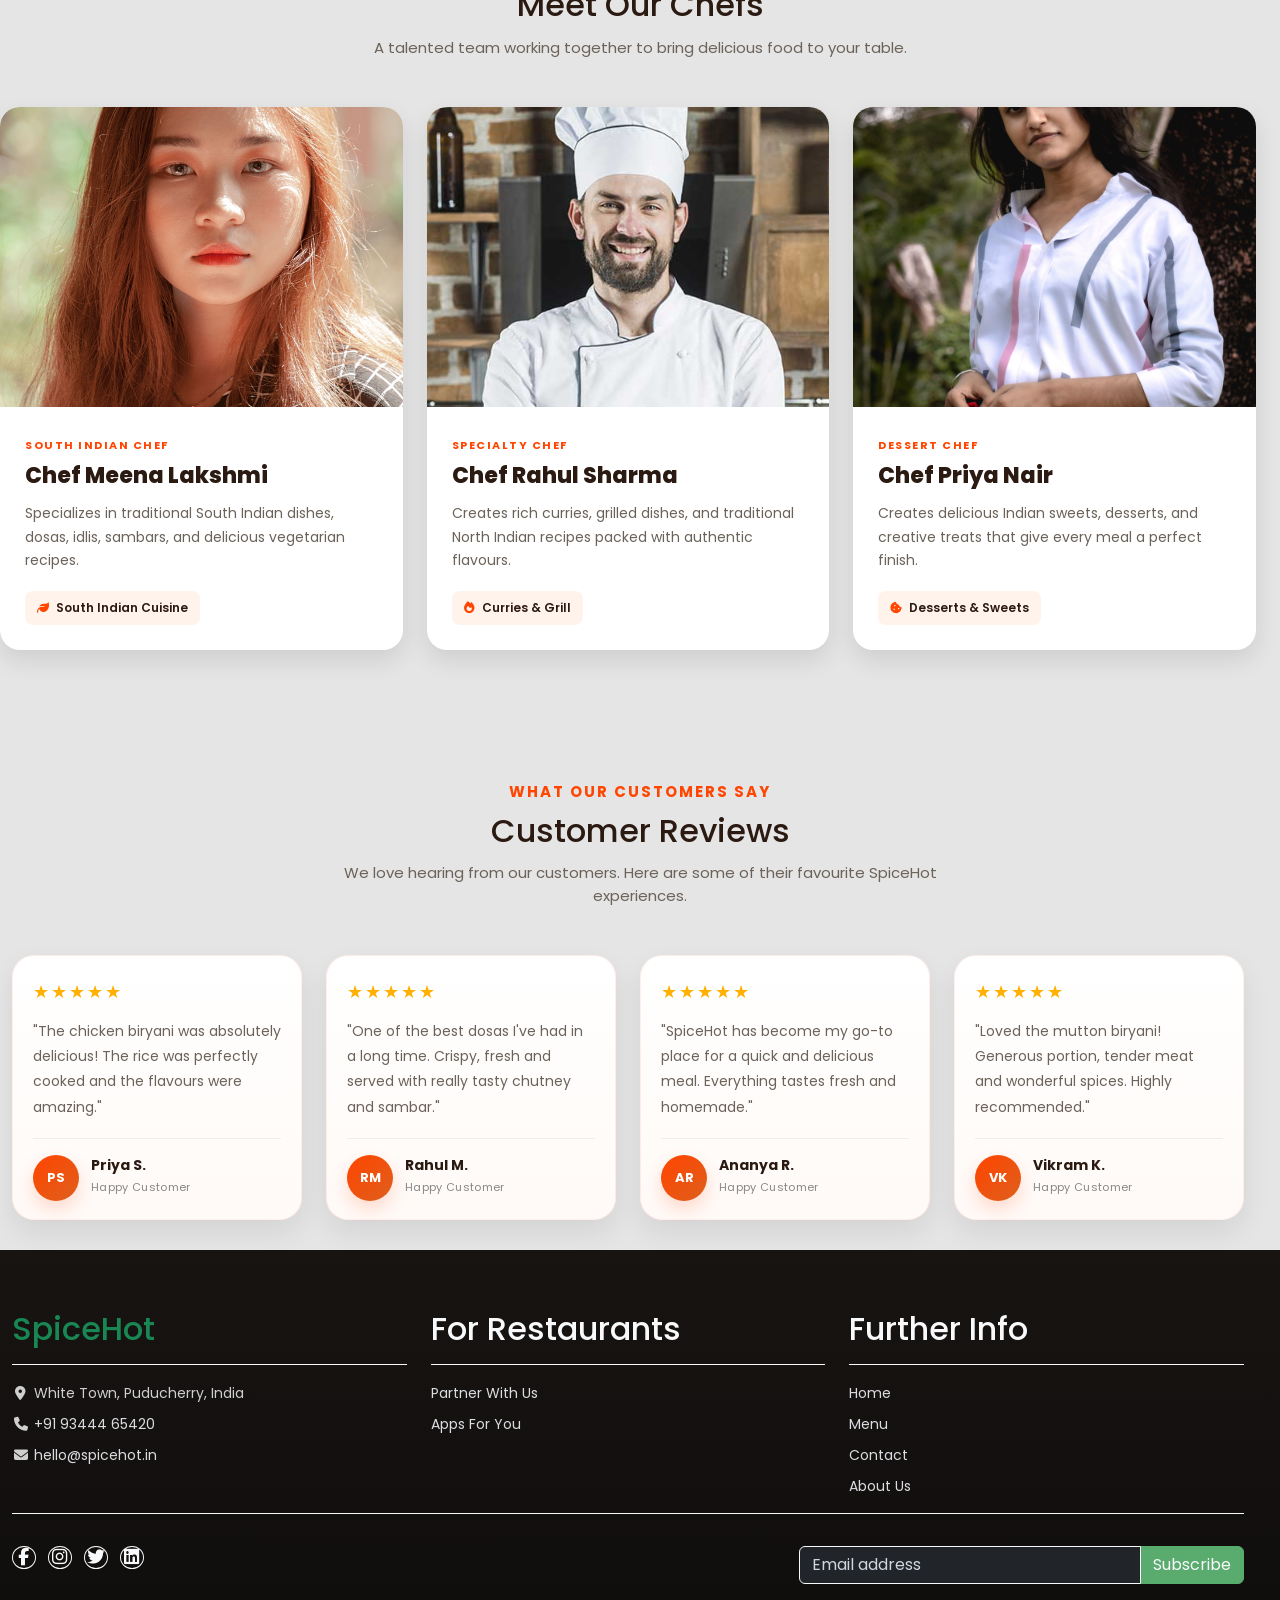
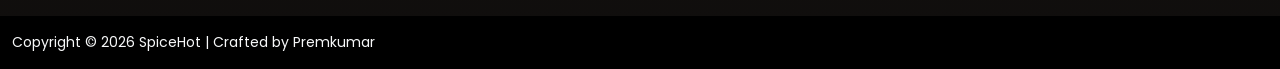
==== commit c83cc1ff: "change to more professional" ====
--- a/about.html
+++ b/about.html
@@ -6,7 +6,28 @@
     <meta name="viewport" content="width=device-width, initial-scale=1.0">
     <title>About - SpiceHot Authentic Indian Restaurant | Delicious Food Delivered Fast</title>
     <meta name="description"
-        content="SpiceHot is a modern Indian restaurant serving freshly made biryanis, dosas, curries and more, delivered hot to your door in Puducherry.">
+        content="Learn more about SpiceHot, a modern Indian restaurant serving freshly made biryanis, dosas, curries and more, delivered hot to your door in Puducherry.">
+    <meta name="keywords"
+        content="about SpiceHot, Indian restaurant in Puducherry, authentic Indian kitchen, chef profiles, Indian food delivery, South Indian cuisine">
+    <meta name="robots" content="index, follow">
+    <meta name="author" content="SpiceHot">
+    <meta name="theme-color" content="#c35f24">
+    <link rel="canonical" href="https://spicehot.in/about.html">
+
+    <meta property="og:type" content="website">
+    <meta property="og:title" content="About SpiceHot | Authentic Indian Restaurant in Puducherry">
+    <meta property="og:description"
+        content="Discover the story, chef team, and authentic Indian flavours behind SpiceHot.">
+    <meta property="og:url" content="https://spicehot.in/about.html">
+    <meta property="og:image" content="https://spicehot.in/images/background/bg1.png">
+    <meta property="og:site_name" content="SpiceHot">
+
+    <meta name="twitter:card" content="summary_large_image">
+    <meta name="twitter:title" content="About SpiceHot">
+    <meta name="twitter:description"
+        content="Authentic Indian food, chef-crafted recipes, and a warm culinary story behind every SpiceHot dish.">
+    <meta name="twitter:image" content="https://spicehot.in/images/background/bg1.png">
+
     <!-- Bootstrap & icon libraries load first so our own style.css can safely override them without !important -->
     <link href="https://cdn.jsdelivr.net/npm/bootstrap@5.3.8/dist/css/bootstrap.min.css" rel="stylesheet"
         integrity="sha384-sRIl4kxILFvY47J16cr9ZwB07vP4J8+LH7qKQnuqkuIAvNWLzeN8tE5YBujZqJLB" crossorigin="anonymous">
@@ -33,17 +54,6 @@
                     <li class="nav-item"><a class="nav-link" href="#Chef">Chef</a></li>
                     <li class="nav-item"><a class="nav-link" href="#Reviews">Reviews</a></li>
                 </ul>
-                <!-- Search -->
-                <form class="d-flex flex-column flex-lg-row ms-lg-3 mt-3 mt-lg-0" id="menuSearchForm" role="search">
-                    <input class="form-control mb-2 mb-lg-0 me-lg-2" type="search" id="menuSearch" placeholder="Search"
-                        aria-label="Search menu">
-                    <button class="btn btn-outline-success">Search</button>
-                </form>
-                <!-- Cart -->
-                <!-- <button type="button" id="cartToggle" class="btn btn-outline-dark mt-3 mt-lg-0 ms-lg-3"
-                    data-bs-toggle="offcanvas" data-bs-target="#cartOffcanvas" aria-controls="cartOffcanvas">
-                    🛒 Cart (<span id="cart-count">0</span>)
-                </button> -->
             </div>
         </div>
     </nav>
@@ -405,6 +415,36 @@
         </div>
     </footer>
 
+    <script type="application/ld+json">
+    {
+      "@context": "https://schema.org",
+      "@type": ["Restaurant", "LocalBusiness"],
+      "name": "SpiceHot",
+      "description": "SpiceHot brings authentic Indian flavours, chef-crafted recipes, and freshly prepared food to customers across Puducherry.",
+      "url": "https://spicehot.in/about.html",
+      "image": "https://spicehot.in/images/background/bg1.png",
+      "telephone": "+91 93444 65420",
+      "email": "hello@spicehot.in",
+      "priceRange": "₹₹",
+      "servesCuisine": ["Indian", "South Indian", "North Indian", "Biryani", "Dosa"],
+      "acceptsReservations": false,
+      "paymentAccepted": ["Cash", "UPI", "Card"],
+      "areaServed": "Puducherry",
+      "address": {
+        "@type": "PostalAddress",
+        "addressLocality": "Puducherry",
+        "addressCountry": "IN"
+      },
+      "hasMenu": "https://spicehot.in/#menu",
+      "sameAs": [
+        "https://wa.me/919344465420",
+        "https://www.instagram.com/",
+        "https://www.facebook.com/"
+      ],
+      "openingHours": "Mo-Su 11:00-23:00"
+    }
+    </script>
+
     <!-- End Footer -->
      <script src="https://cdn.jsdelivr.net/npm/bootstrap@5.3.8/dist/js/bootstrap.bundle.min.js"></script>
 <script src="script.js"></script>
--- a/style.css
+++ b/style.css
@@ -23,12 +23,34 @@
 }
 
 html {
+    width: 100%;
+    max-width: 100%;
+    overflow-x: hidden;
     scroll-padding-top: 80px; /* keeps anchored sections clear of the fixed navbar */
 }
 body {
+    width: 100%;
+    max-width: 100%;
     overflow-x: hidden;
     color: var(--brand-text);
     background-color: #e5e5e5;
+    -webkit-text-size-adjust: 100%;
+    text-size-adjust: 100%;
+}
+img,
+svg,
+video,
+canvas,
+iframe,
+embed,
+object {
+    max-width: 100%;
+}
+.container,
+.container-fluid,
+.row,
+[class*="col-"] {
+    max-width: 100%;
 }
 
 /* Skip link: hidden until focused, helps keyboard/screen-reader users bypass the nav */
@@ -82,7 +104,10 @@
   left: 0;
   z-index: 1030;
   padding: 0.5rem 1.5rem;
-  box-shadow: 5px 5px 20px rgba(0, 0, 0, 0.15);
+  background: rgba(255, 255, 255, 0.96);
+  backdrop-filter: blur(10px);
+  -webkit-backdrop-filter: blur(10px);
+  box-shadow: 0 12px 28px rgba(43, 26, 18, 0.08);
 }
 @media (min-width: 992px) {
   #navbar {
@@ -92,14 +117,16 @@
 .navbar .navbar-brand {
   font-size: 25px;
   font-weight: 800;
-  color: orangered;
+  color: var(--brand-primary);
+  letter-spacing: -0.03em;
 }
 #navbarSupportedContent a {
-  color: #000;
+  color: var(--brand-secondary);
+  font-weight: 600;
 }
 #navbarSupportedContent a:hover,
 #navbarSupportedContent a.active {
-  color: orangered;
+  color: var(--brand-primary);
 }
 #navbarSupportedContent ul li{
   position: relative;
@@ -108,7 +135,7 @@
     content: '';
     width: 0%;
     height: 2px;
-    background: orangered;
+    background: var(--brand-primary);
     display: block;
     margin: auto;
     transition: 0.3s;
@@ -122,6 +149,224 @@
 }
 #cartToggle {
   white-space: nowrap;
+  border-radius: 999px;
+  font-weight: 700;
+}
+
+.navbar-toggler {
+  border: 1px solid rgba(43, 26, 18, 0.15);
+  border-radius: 12px;
+  padding: 0.45rem 0.6rem;
+  background: #fff;
+}
+
+.navbar-toggler:focus {
+  box-shadow: 0 0 0 0.2rem rgba(255, 69, 0, 0.15);
+}
+
+.navbar-toggler-icon {
+  width: 1.2rem;
+  height: 1.2rem;
+}
+
+@media (max-width: 991.98px) {
+  #navbar {
+    padding: 0.7rem 0.85rem;
+  }
+
+  .navbar .navbar-brand {
+    font-size: 1.45rem;
+  }
+
+  .navbar-collapse {
+    margin-top: 0.8rem;
+    padding: 0.9rem 0.85rem 0.75rem;
+    background: rgba(255, 255, 255, 0.99);
+    border: 1px solid rgba(43, 26, 18, 0.08);
+    border-radius: 18px;
+    box-shadow: 0 14px 30px rgba(43, 26, 18, 0.08);
+  }
+
+  #navbarSupportedContent .navbar-nav {
+    gap: 0.15rem;
+    margin-bottom: 0.75rem !important;
+  }
+
+  #navbarSupportedContent .nav-link {
+    padding: 0.7rem 0.8rem;
+    border-radius: 10px;
+    font-size: 0.96rem;
+  }
+
+  #navbarSupportedContent .nav-link:hover,
+  #navbarSupportedContent .nav-link.active {
+    background: rgba(255, 69, 0, 0.08);
+  }
+
+  #navbarSupportedContent ul li::after {
+    display: none;
+  }
+
+  #cartToggle {
+    width: 100%;
+    margin-left: 0 !important;
+    margin-top: 0.75rem !important;
+    padding: 0.7rem 1rem;
+    background: var(--brand-secondary);
+    border-color: var(--brand-secondary);
+    color: #fff;
+  }
+
+  #cartToggle:hover,
+  #cartToggle:focus {
+    background: #1c120d;
+    border-color: #1c120d;
+    color: #fff;
+  }
+}
+
+.quick-order {
+  background: var(--brand-secondary);
+  color: #fff;
+  padding: 28px 0;
+}
+
+.quick-order__content {
+  display: flex;
+  align-items: center;
+  justify-content: space-between;
+  gap: 24px;
+}
+
+.quick-order__eyebrow,
+.menu-heading span {
+  margin: 0 0 6px;
+  color: var(--brand-primary);
+  font-size: 0.78rem;
+  font-weight: 800;
+  letter-spacing: 0.12em;
+  text-transform: uppercase;
+}
+
+.quick-order h2 {
+  margin: 0;
+  font-size: clamp(1.4rem, 3vw, 2rem);
+}
+
+.quick-order p:not(.quick-order__eyebrow) {
+  margin: 5px 0 0;
+  color: rgba(255, 255, 255, 0.76);
+}
+
+.quick-order__button {
+  flex: 0 0 auto;
+  padding: 0.8rem 1.25rem;
+  font-weight: 700;
+}
+
+.menu-heading {
+  padding: 76px 0 20px;
+}
+
+.menu-heading h2 {
+  margin: 0;
+  font-size: clamp(2rem, 4vw, 2.7rem);
+  font-weight: 800;
+}
+
+.menu-heading p {
+  max-width: 630px;
+  margin: 12px auto 0;
+  color: var(--brand-text-muted);
+}
+
+.menu-filters {
+  display: flex;
+  flex-wrap: wrap;
+  justify-content: center;
+  gap: 10px;
+  margin: 14px 0 18px;
+}
+
+.menu-filter {
+  border: 1px solid #e6cfc2;
+  border-radius: 999px;
+  background: #fff;
+  color: var(--brand-secondary);
+  padding: 0.52rem 1rem;
+  font-weight: 700;
+  transition: 0.2s ease;
+}
+
+.menu-filter:hover,
+.menu-filter.is-active {
+  border-color: var(--brand-primary);
+  background: var(--brand-primary);
+  color: #fff;
+}
+
+.menu-search-form {
+  display: flex;
+  align-items: center;
+  justify-content: center;
+  gap: 10px;
+  margin: 0 auto 26px;
+  max-width: 560px;
+}
+
+.menu-search-input {
+  flex: 1;
+  min-height: 46px;
+  padding: 0.8rem 1rem;
+  border: 1px solid #e6cfc2;
+  border-radius: 12px;
+  background: #fff;
+  color: var(--brand-secondary);
+  font-size: 0.96rem;
+}
+
+.menu-search-input:focus {
+  outline: 2px solid rgba(255, 69, 0, 0.18);
+  border-color: var(--brand-primary);
+}
+
+.menu-search-btn {
+  min-height: 46px;
+  padding: 0.8rem 1.2rem;
+  border: none;
+  border-radius: 12px;
+  background: var(--brand-primary);
+  color: #fff;
+  font-weight: 700;
+  cursor: pointer;
+}
+
+.menu-search-btn:hover {
+  background: #d93e00;
+}
+
+@media (max-width: 576px) {
+  .menu-search-form {
+    flex-direction: column;
+    max-width: 100%;
+  }
+
+  .menu-search-input,
+  .menu-search-btn {
+    width: 100%;
+  }
+}
+
+.mobile-order-button {
+  display: none;
+}
+
+#cartOffcanvas {
+  z-index: 1060;
+}
+
+.offcanvas-backdrop {
+  z-index: 1055;
 }
 /* ------Slider------ */
 #home{
@@ -162,9 +407,22 @@
   }
   .carousel-caption h2 {
     font-size: 28px;
+    line-height: 1.1;
+    margin-bottom: 0.6rem;
+  }
+  .carousel-caption p {
+    font-size: 0.95rem;
+    line-height: 1.6;
+    margin-bottom: 1rem;
   }
   .carousel-item {
     max-height: 500px;
+  }
+  .hero-btn {
+    padding: 0.85rem 1.2rem;
+    min-height: 46px;
+    border-radius: 999px;
+    font-weight: 700;
   }
 }
 .carousel-caption h2{
@@ -204,12 +462,23 @@
   padding:80px 0 ;
   scroll-margin-top: 80px;
 }
-/* Products */
+/* menu */
 #menu {
   background-color: #e5e5e5;
   padding:80px 0 ;
   scroll-margin-top: 80px;
   
+}
+@media (max-width: 768px) {
+  #menu,
+  #about {
+    padding: 56px 0;
+  }
+
+  #menu h2,
+  #about h2 {
+    font-size: 2rem;
+  }
 }
 #menu h2,
 #about h2 {
@@ -251,24 +520,392 @@
 #noResults.show {
   display: block !important;
 }
+
+/* =========================================
+   COMPACT MENU GRID
+   Desktop: 6 cards
+   Mobile: 3 cards
+========================================= */
+/* 
+#menuGrid {
+    --bs-gutter-x: 14px;
+    --bs-gutter-y: 14px;
+}
+
+#menuGrid .menu-item {
+    margin-top: 0 !important;
+}
+
+#menuGrid .card {
+    border-radius: 12px !important;
+} */
+
+/* Menu image */
+/* #menuGrid .card-img-top {
+    width: 100%;
+    height: 150px;
+    object-fit: cover;
+} */
+
+/* Compact card body */
+/* #menuGrid .card-body {
+    padding: 12px;
+} */
+
+/* Food name */
+/* #menuGrid .card-title {
+    font-size: 0.95rem !important;
+    margin-bottom: 6px;
+} */
+
+/* Price + delivery */
+/* #menuGrid .card-body h6 {
+    font-size: 0.72rem;
+    margin-bottom: 5px;
+} */
+
+/* Description */
+/* #menuGrid .card-body p {
+    font-size: 0.68rem;
+    line-height: 1.4;
+    margin-bottom: 10px;
+} */
+
+/* Add to cart */
+/* #menuGrid .add-to-cart {
+    font-size: 0.72rem;
+    padding: 6px 5px;
+    border-radius: 7px;
+} */
+
+
+/* =========================================
+   MOBILE
+   3 CARDS PER ROW
+========================================= */
+/* 
+@media (max-width: 991px) {
+
+    #menuGrid .card-img-top {
+        height: 120px;
+    }
+
+    #menuGrid .card-body {
+        padding: 9px;
+    }
+
+    #menuGrid .card-title {
+        font-size: 0.82rem !important;
+    }
+
+    #menuGrid .card-body h6 {
+        font-size: 0.62rem;
+    }
+
+    #menuGrid .card-body p {
+        font-size: 0.58rem;
+        line-height: 1.3;
+    }
+
+    #menuGrid .add-to-cart {
+        font-size: 0.62rem;
+        padding: 5px 3px;
+    }
+} */
+/* =========================================
+   SPICEHOT - MODERN FOOD DELIVERY MENU
+   Mobile: 3 cards
+   Desktop: 6 cards
+========================================= */
+
+#menuGrid {
+    --bs-gutter-x: 14px;
+    --bs-gutter-y: 28px !important;
+    margin-left: 0;
+    margin-right: 0;
+    row-gap: 28px !important;
+    margin-top: 8px;
+}
+
+#menuGrid .menu-item {
+    margin-top: 0 !important;
+    padding-left: 5px;
+    padding-right: 5px;
+}
+
+/* CARD */
+#menuGrid .card {
+    border: 1px solid #eeeeee !important;
+    border-radius: 12px !important;
+    overflow: hidden;
+    background: #fff;
+    box-shadow: 0 3px 12px rgba(0, 0, 0, 0.08);
+    transition: transform 0.2s ease, box-shadow 0.2s ease;
+}
+
+/* FOOD IMAGE */
+#menuGrid .card-img-top {
+    width: 100%;
+    height: 150px;
+    object-fit: cover;
+    display: block;
+}
+
+/* CARD CONTENT */
+#menuGrid .card-body {
+    padding: 11px;
+}
+
+/* FOOD NAME */
+#menuGrid .card-title {
+    font-size: 0.95rem !important;
+    line-height: 1.2;
+    margin-bottom: 6px;
+    color: #222;
+}
+
+/* PRICE */
+#menuGrid .card-body h6 {
+    font-size: 0.78rem;
+    margin-bottom: 5px;
+    color: #222;
+}
+
+/* DESCRIPTION */
+#menuGrid .card-body p {
+    font-size: 0.68rem;
+    line-height: 1.35;
+    color: #777;
+    margin-bottom: 10px;
+}
+
+/* ADD TO CART */
+#menuGrid .add-to-cart {
+    font-size: 0.72rem;
+    font-weight: 700;
+    padding: 7px 8px;
+    border-radius: 10px;
+    width: 100%;
+    min-height: 40px;
+}
+
+/* =========================================
+   MOBILE - 3 CARDS PER ROW
+========================================= */
+
+@media (max-width: 991px) {
+
+    #menuGrid {
+        --bs-gutter-x: 8px;
+        --bs-gutter-y: 16px;
+        margin-top: 12px;
+    }
+
+    #menuGrid .menu-item {
+        padding-left: 3px;
+        padding-right: 3px;
+    }
+
+    #menuGrid .card {
+        border-radius: 9px !important;
+        box-shadow: 0 2px 8px rgba(0, 0, 0, 0.08);
+    }
+
+    /* Smaller food image */
+    #menuGrid .card-img-top {
+        height: 105px;
+    }
+
+    /* Compact content */
+    #menuGrid .card-body {
+        padding: 7px;
+    }
+
+    /* Food name */
+    #menuGrid .card-title {
+        font-size: 0.72rem !important;
+        line-height: 1.2;
+        margin-bottom: 4px;
+    }
+
+    /* Price */
+    #menuGrid .card-body h6 {
+        font-size: 0.62rem;
+        margin-bottom: 3px;
+    }
+
+    /* Delivery time */
+    #menuGrid .card-body small {
+        font-size: 0.55rem;
+    }
+
+    /* Description */
+    /* #menuGrid .card-body p {
+        font-size: 0.54rem;
+        line-height: 1.25;
+        margin-bottom: 7px; */
+
+        /* Show only 2 lines */
+        /* display: -webkit-box;
+        -webkit-line-clamp: 2;
+        -webkit-box-orient: vertical;
+        overflow: hidden;
+    } */
+
+    /* Mobile description - exactly 2 lines */
+@media (max-width: 991px) {
+
+    #menuGrid .card-body p {
+        font-size: 0.54rem !important;
+        line-height: 1.35 !important;
+        height: 2.7em !important;
+        max-height: 2.7em !important;
+
+        overflow: hidden !important;
+        display: -webkit-box !important;
+        -webkit-box-orient: vertical !important;
+        line-clamp: 2 ;
+        -webkit-line-clamp: 2 !important;
+
+        margin-bottom: 8px !important;
+    }
+
+}
+
+    /* ADD BUTTON */
+    #menuGrid .add-to-cart {
+        font-size: 0.58rem;
+        padding: 8px 6px;
+        border-radius: 8px;
+        min-height: 38px;
+    }
+}
+
+/* =========================================
+   VERY SMALL PHONES
+========================================= */
+
+@media (max-width: 380px) {
+
+    #menuGrid .card-img-top {
+        height: 90px;
+    }
+
+    #menuGrid .card-body {
+        padding: 6px;
+    }
+
+    #menuGrid .card-title {
+        font-size: 0.68rem !important;
+    }
+
+    #menuGrid .card-body h6 {
+        font-size: 0.58rem;
+    }
+
+    #menuGrid .card-body p {
+        font-size: 0.50rem;
+    }
+
+    #menuGrid .add-to-cart {
+        font-size: 0.55rem;
+        padding: 4px 2px;
+    }
+}
 /* Cart offcanvas */
+#cartOffcanvas {
+  border-left: 1px solid rgba(43, 26, 18, 0.06);
+}
+#cartOffcanvas .offcanvas-header {
+  border-bottom: 1px solid #f3e8e1;
+  padding: 1rem 1rem 0.9rem;
+}
+#cartOffcanvas .offcanvas-title {
+  font-weight: 800;
+  color: var(--brand-secondary);
+}
+#cartOffcanvas .offcanvas-body {
+  background: linear-gradient(180deg, #fffaf7 0%, #ffffff 100%);
+}
+#cartItems {
+  display: flex;
+  flex-direction: column;
+  gap: 0.75rem;
+}
 #cartItems li {
   display: flex;
   justify-content: space-between;
   align-items: center;
-  gap: 0.5rem;
-  padding: 0.6rem 0;
-  border-bottom: 1px solid #eee;
+  gap: 0.75rem;
+  padding: 0.9rem 0.85rem;
+  border: 1px solid #f0e3dc;
+  border-radius: 16px;
+  background: #fff;
+  box-shadow: 0 8px 18px rgba(43, 26, 18, 0.04);
 }
 #cartItems .cart-item-name {
   font-weight: 600;
   font-size: 14px;
+  line-height: 1.35;
+  color: var(--brand-secondary);
+}
+#cartItems .cart-item-name small {
+  color: var(--brand-text-muted);
+}
+#cartItems .cart-item-controls {
+  display: inline-flex;
+  align-items: center;
+  gap: 0.5rem;
+  padding: 0.3rem 0.4rem;
+  border-radius: 999px;
+  background: linear-gradient(180deg, #fffaf7 0%, #f8efe9 100%);
+  border: 1px solid #f0e1d6;
+  box-shadow: inset 0 1px 0 rgba(255, 255, 255, 0.8);
+}
+#cartItems .cart-item-controls span {
+  min-width: 24px;
+  text-align: center;
+  font-weight: 800;
+  color: var(--brand-secondary);
 }
 #cartItems .cart-item-controls button {
-  width: 26px;
-  height: 26px;
+  width: 28px;
+  height: 28px;
   line-height: 1;
   padding: 0;
+  border-radius: 50%;
+  border: 1px solid rgba(43, 26, 18, 0.1);
+  background: #fff;
+  color: var(--brand-secondary);
+  font-weight: 700;
+  display: inline-flex;
+  align-items: center;
+  justify-content: center;
+  transition: all 0.2s ease;
+}
+#cartItems .cart-item-controls button:hover {
+  background: var(--brand-primary);
+  border-color: var(--brand-primary);
+  color: #fff;
+  transform: translateY(-1px);
+}
+#cartItems .cart-item-controls button[data-action="remove"] {
+  width: 30px;
+  height: 30px;
+  background: #fff4f4;
+  border-color: rgba(220, 53, 69, 0.15);
+  color: #d32f2f;
+}
+#cartItems .cart-item-controls button[data-action="remove"]:hover {
+  background: #dc3545;
+  border-color: #dc3545;
+  color: #fff;
+}
+#checkoutBtn {
+  border-radius: 14px;
+  font-weight: 700;
+  padding: 0.85rem 1rem;
+  box-shadow: 0 12px 22px rgba(255, 69, 0, 0.18);
 }
 /*******************************/
 /********* Contact CSS *********/
@@ -277,63 +914,106 @@
 #contact {
     position: relative;
     width: 100%;
-    padding: 45px 0 15px 0;
+    padding: 36px 0 15px 0;
     background: #e5e5e5;
 }
 
 #contact .contact-information {
     min-height: 150px;
-    margin: 0 0 30px 0;
-    padding: 30px 15px 0 15px;
-    
+    margin: 0 0 18px 0;
+    padding: 18px 12px 0 12px;
 }
 
 #contact .contact-info {
     position: relative;
     display: flex;
     align-items: center;
-    margin-bottom: 30px;
+    height: 100%;
+    min-height: 120px;
+    padding: 16px 14px;
+    margin-bottom: 20px;
+    border: 1px solid rgba(0, 0, 0, 0.06);
+    border-radius: 14px;
+    background: rgba(255, 255, 255, 0.72);
+    box-shadow: 0 8px 18px rgba(27, 17, 13, 0.05);
+}
+
+#contact .contact-information .col-lg,
+#contact .contact-information [class*="col-"] {
+    display: flex;
+}
+
+#contact .contact-information .col-lg > .contact-info,
+#contact .contact-information [class*="col-"] > .contact-info {
+    width: 100%;
 }
 
 #contact .contact-icon {
     position: relative;
-    width: 50px;
-    height: 50px;
+    width: 42px;
+    height: 42px;
     display: flex;
     align-items: center;
     justify-content: center;
-    background: #fbaf32;
-    border-radius: 50px;
+    background: linear-gradient(135deg, var(--brand-primary) 0%, #de5f1d 100%);
+    border-radius: 12px;
+    flex-shrink: 0;
 }
 
 #contact .contact-icon i {
-    font-size: 18px;
+    font-size: 15px;
     color: #ffffff;
 }
 
 #contact .contact-text {
     position: relative;
-    width: calc(100% - 50px);
+    width: calc(100% - 42px);
     display: flex;
     flex-direction: column;
-    padding-left: 15px;
+    justify-content: center;
+    padding-left: 12px;
+    min-height: 56px;
 }
 
 #contact .contact-text h3 {
-    font-size: 18px;
+    font-size: 15px;
     font-weight: 700;
     color: orangered;
-}
-
-#contact .contact-text p {
+    margin-bottom: 6px;
+    line-height: 1.2;
+}
+
+#contact .contact-text p,
+#contact .contact-text small {
     margin: 0;
+    font-size: 13px;
+    color: #454545;
+}
+
+#contact .contact-text small {
+    display: inline-block;
+    margin-top: 4px;
+    font-size: 11px;
+    letter-spacing: 0.08em;
+    text-transform: uppercase;
+    color: #6a6a6a;
+}
+
+#contact .contact-text a {
+    color: inherit;
+}
+
+#contact .contact-social {
+    display: flex;
+    align-items: center;
+    gap: 8px;
+    flex-wrap: wrap;
+    min-height: 24px;
+}
+
+#contact .contact-social a {
+    margin-right: 0;
     font-size: 16px;
-    color: #454545;
-}
-
-#contact .contact-social a {
-    margin-right: 10px;
-    font-size: 18px;
     color: #fbaf32;
 }
 
@@ -343,26 +1023,33 @@
 
 #contact .contact-form iframe {
     width: 100%;
-    height: 380px;
-    border-radius: 15px;
-    margin-bottom: 25px;
+    height: 320px;
+    border-radius: 14px;
+    margin-bottom: 20px;
 }
 
 #contact .contact-form input {
-    padding: 15px;
+    padding: 12px 14px;
     background: none;
-    border-radius: 5px;
+    border-radius: 8px;
     border: 1px solid rgba(0, 0, 0, .1);
     background-color: whitesmoke;
+    min-height: 44px;
 }
 
 #contact .contact-form textarea {
-    height: 150px;
-    padding: 8px 15px;
+    height: 130px;
+    padding: 10px 14px;
     background: none;
-    border-radius: 5px;
+    border-radius: 8px;
     border: 1px solid rgba(0, 0, 0, .1);
     background-color: whitesmoke;
+}
+
+#contact .contact-form button {
+    padding: 0.7rem 1.2rem;
+    border-radius: 10px;
+    font-weight: 700;
 }
 
 #contact .help-block ul {
@@ -373,32 +1060,101 @@
 /* Footer */
 #tempaltemo_footer {
   font-size: 14px;
-}
+  background: linear-gradient(180deg, #171412 0%, #0f0d0c 100%);
+  color: #f5f5f5;
+  padding-top: 12px;
+}
+
 #tempaltemo_footer a {
   color: #dcdde1;
-}
+  transition: color 0.2s ease;
+}
+
 #tempaltemo_footer a:hover {
-  color: #68bb7d;
-}
+  color: #ff7a3d;
+}
+
+.footer-row {
+  padding-bottom: 18px;
+}
+
+.footer-brand {
+  margin: 0 0 12px;
+  color: #ff7a3d;
+  font-size: clamp(2rem, 2vw, 2.5rem);
+  font-weight: 800;
+  letter-spacing: 0.04em;
+}
+
+.footer-intro,
+.footer-followup {
+  margin: 0 0 18px;
+  color: rgba(255, 255, 255, 0.75);
+  line-height: 1.7;
+}
+
+.footer-title {
+  color: #fff;
+  font-size: 1.1rem;
+  font-weight: 700;
+  margin-bottom: 16px;
+  padding-bottom: 10px;
+  border-bottom: 1px solid rgba(255, 255, 255, 0.15);
+}
+
+#tempaltemo_footer ul.footer-link-list {
+  margin: 0;
+  padding: 0;
+}
+
 #tempaltemo_footer ul.footer-link-list li {
   padding-top: 10px;
-}
-#tempaltemo_footer ul.footer-icons li {
-  width: 2.6em;
-  height: 2.6em;
-  line-height: 2.6em;
-}
-#tempaltemo_footer ul.footer-icons li:hover {
-  background-color: #cfd6e1;
-  transition: 0.5s;
-}
-#tempaltemo_footer ul.footer-icons li:hover i {
-  color: #212934;
-  transition: 0.5s;
-}
-#tempaltemo_footer .border-light {
-  border-color: #2d343f !important;
-}
+  color: rgba(255, 255, 255, 0.8);
+}
+
+.footer-socials {
+  display: flex;
+  align-items: center;
+  gap: 10px;
+  margin: 16px 0 18px;
+}
+
+.footer-socials a {
+  display: inline-flex;
+  align-items: center;
+  justify-content: center;
+  width: 36px;
+  height: 36px;
+  border: 1px solid rgba(255,255,255,0.2);
+  border-radius: 50%;
+  background: rgba(255,255,255,0.04);
+}
+
+.footer-socials a:hover {
+  background: rgba(255, 122, 61, 0.12);
+  border-color: rgba(255, 122, 61, 0.4);
+}
+
+.footer-subscribe {
+  max-width: 420px;
+}
+
+.footer-subscribe .form-control {
+  min-height: 44px;
+  border-radius: 10px 0 0 10px;
+}
+
+.footer-subscribe .btn {
+  min-height: 44px;
+  border-radius: 0 10px 10px 0;
+  font-weight: 700;
+}
+
+.footer-copy {
+  color: rgba(255,255,255,0.7);
+  font-size: 0.9rem;
+}
+
 .bg-success,
 .btn-success {
   background-color: #59ab6e !important;
@@ -411,6 +1167,20 @@
 }
 #subscribeEmail::placeholder {
   color: #cfd6e1;
+}
+
+@media (max-width: 768px) {
+  .footer-row {
+    text-align: center;
+  }
+
+  .footer-socials {
+    justify-content: center;
+  }
+
+  .footer-subscribe {
+    max-width: 100%;
+  }
 }
 
 /* =========================================
@@ -655,12 +1425,26 @@
     padding-bottom: 30px;
 }
 
+.section-kicker {
+    display: inline-block;
+    margin-bottom: 12px;
+    padding: 0.45rem 0.9rem;
+    border-radius: 999px;
+    background: rgba(255, 69, 0, 0.08);
+    color: var(--brand-primary);
+    font-size: 0.75rem;
+    font-weight: 700;
+    letter-spacing: 0.12em;
+    text-transform: uppercase;
+}
+
 .review-card {
     height: 100%;
-    background: #fff;
-    border-radius: 20px;
-    padding: 25px;
-    box-shadow: 0 10px 25px rgba(0, 0, 0, 0.10);
+    background: linear-gradient(180deg, #ffffff 0%, #fffaf7 100%);
+    border: 1px solid rgba(255, 69, 0, 0.08);
+    border-radius: 22px;
+    padding: 22px 20px 18px;
+    box-shadow: 0 12px 28px rgba(27, 17, 13, 0.08);
     transition: transform 0.3s ease, box-shadow 0.3s ease;
     display: flex;
     flex-direction: column;
@@ -668,37 +1452,67 @@
 
 .review-card:hover {
     transform: translateY(-8px);
-    box-shadow: 0 18px 35px rgba(0, 0, 0, 0.16);
+    box-shadow: 0 18px 35px rgba(27, 17, 13, 0.14);
+}
+
+.review-header {
+    display: flex;
+    align-items: center;
+    justify-content: space-between;
+    gap: 10px;
+    margin-bottom: 8px;
+}
+
+.review-badge {
+    display: inline-flex;
+    align-items: center;
+    padding: 0.28rem 0.6rem;
+    border-radius: 999px;
+    background: rgba(15, 123, 68, 0.08);
+    color: #0f7b44;
+    font-size: 0.68rem;
+    font-weight: 700;
+    text-transform: uppercase;
+    letter-spacing: 0.08em;
+}
+
+.review-score {
+    color: var(--brand-secondary);
+    font-size: 0.82rem;
+    font-weight: 700;
 }
 
 .review-stars {
     color: #ffb000;
-    font-size: 20px;
+    font-size: 18px;
     letter-spacing: 2px;
-    margin-bottom: 15px;
+    margin-bottom: 14px;
 }
 
 .review-card p {
     color: var(--brand-text-muted);
     font-size: 14px;
     line-height: 1.8;
+    flex-grow: 1;
+    margin-bottom: 18px;
+}
+
+.review-quote {
     font-style: italic;
-    flex-grow: 1;
-    margin-bottom: 20px;
 }
 
 .reviewer {
     display: flex;
     align-items: center;
     gap: 12px;
-    border-top: 1px solid #eee;
-    padding-top: 15px;
+    border-top: 1px solid rgba(0, 0, 0, 0.06);
+    padding-top: 16px;
 }
 
 .review-avatar {
-    width: 45px;
-    height: 45px;
-    background: var(--brand-primary);
+    width: 46px;
+    height: 46px;
+    background: linear-gradient(135deg, var(--brand-primary) 0%, #de5f1d 100%);
     color: #fff;
     border-radius: 50%;
     display: flex;
@@ -706,6 +1520,7 @@
     justify-content: center;
     font-size: 13px;
     font-weight: 700;
+    box-shadow: 0 8px 18px rgba(255, 69, 0, 0.18);
 }
 
 .reviewer h5 {
@@ -718,6 +1533,7 @@
 .reviewer small {
     color: #888;
     font-size: 11px;
+    letter-spacing: 0.03em;
 }
 
 
@@ -727,6 +1543,53 @@
 
 @media (max-width: 768px) {
 
+    body {
+        padding-bottom: 72px;
+    }
+
+    .quick-order {
+        padding: 24px 0;
+    }
+
+    .quick-order__content {
+        align-items: flex-start;
+        flex-direction: column;
+        gap: 16px;
+    }
+
+    .quick-order__button {
+        width: 100%;
+    }
+
+    .menu-heading {
+        padding-top: 54px;
+    }
+
+    .mobile-order-button {
+        position: fixed;
+        right: 14px;
+        bottom: 14px;
+        left: 14px;
+        z-index: 1048;
+        display: block;
+        border-radius: 999px;
+        background: #25D366;
+        color: #fff;
+        padding: 0.9rem 1rem;
+        box-shadow: 0 8px 24px rgba(37, 211, 102, 0.32);
+        font-weight: 800;
+        text-align: center;
+        text-decoration: none;
+        transition: opacity 0.2s ease, visibility 0.2s ease, transform 0.2s ease;
+    }
+
+    .mobile-order-button.is-hidden {
+        opacity: 0;
+        visibility: hidden;
+        pointer-events: none;
+        transform: translateY(16px);
+    }
+
     .chef-section {
         padding-top: 50px;
     }
@@ -763,4 +1626,4 @@
     .section-heading h2 {
         font-size: 30px !important;
     }
-}+}
